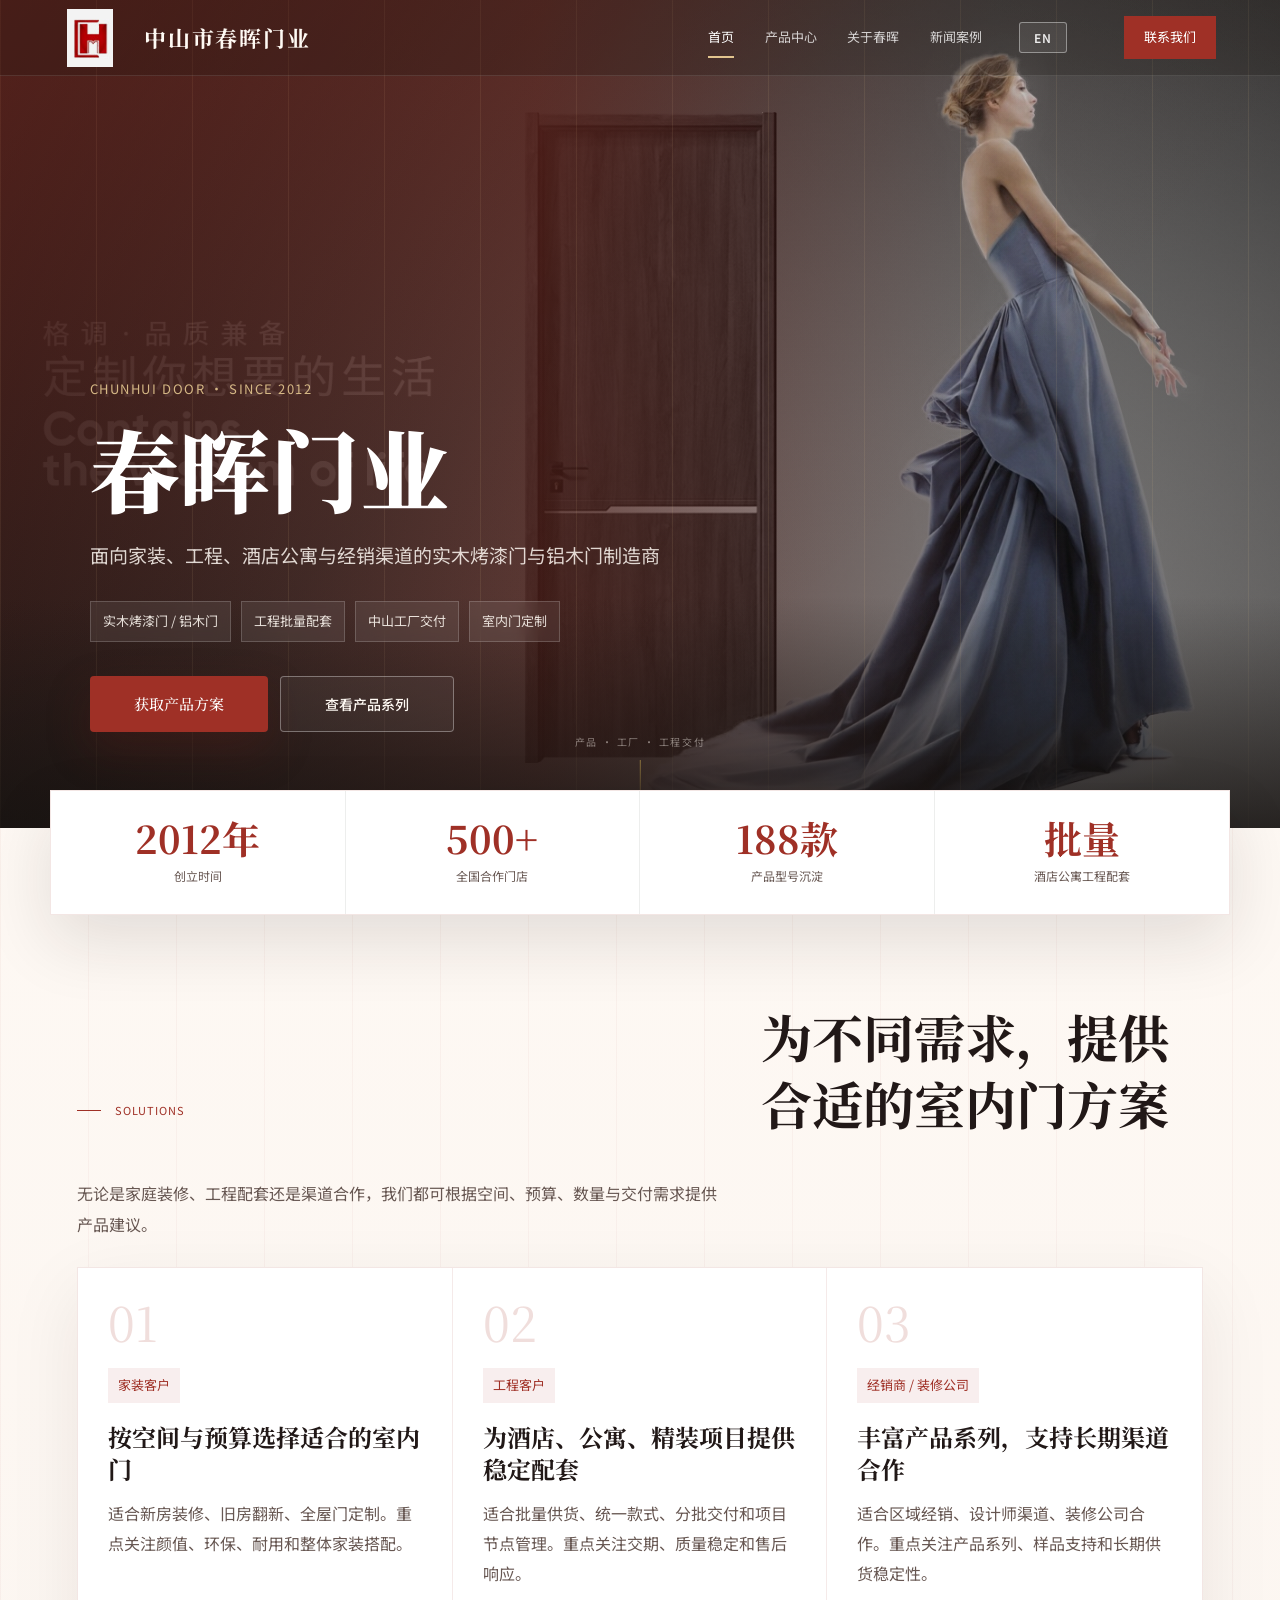
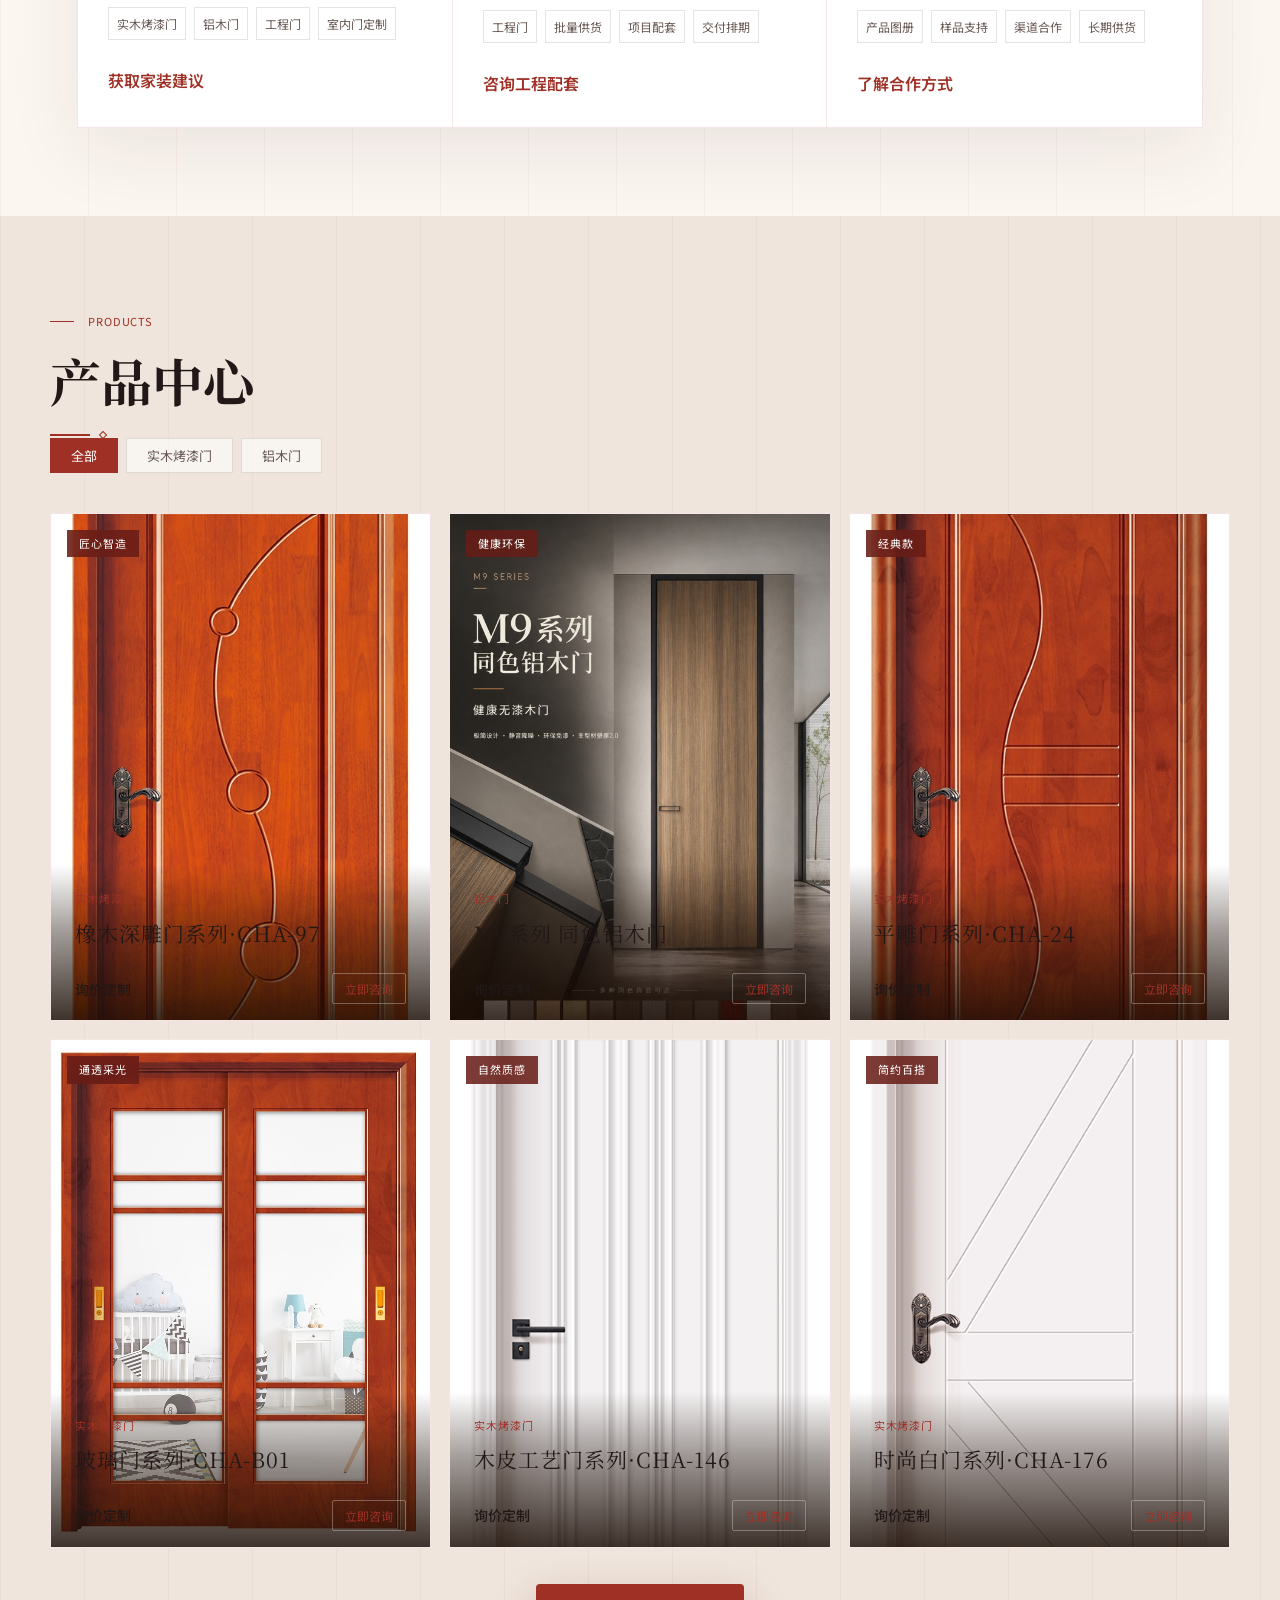
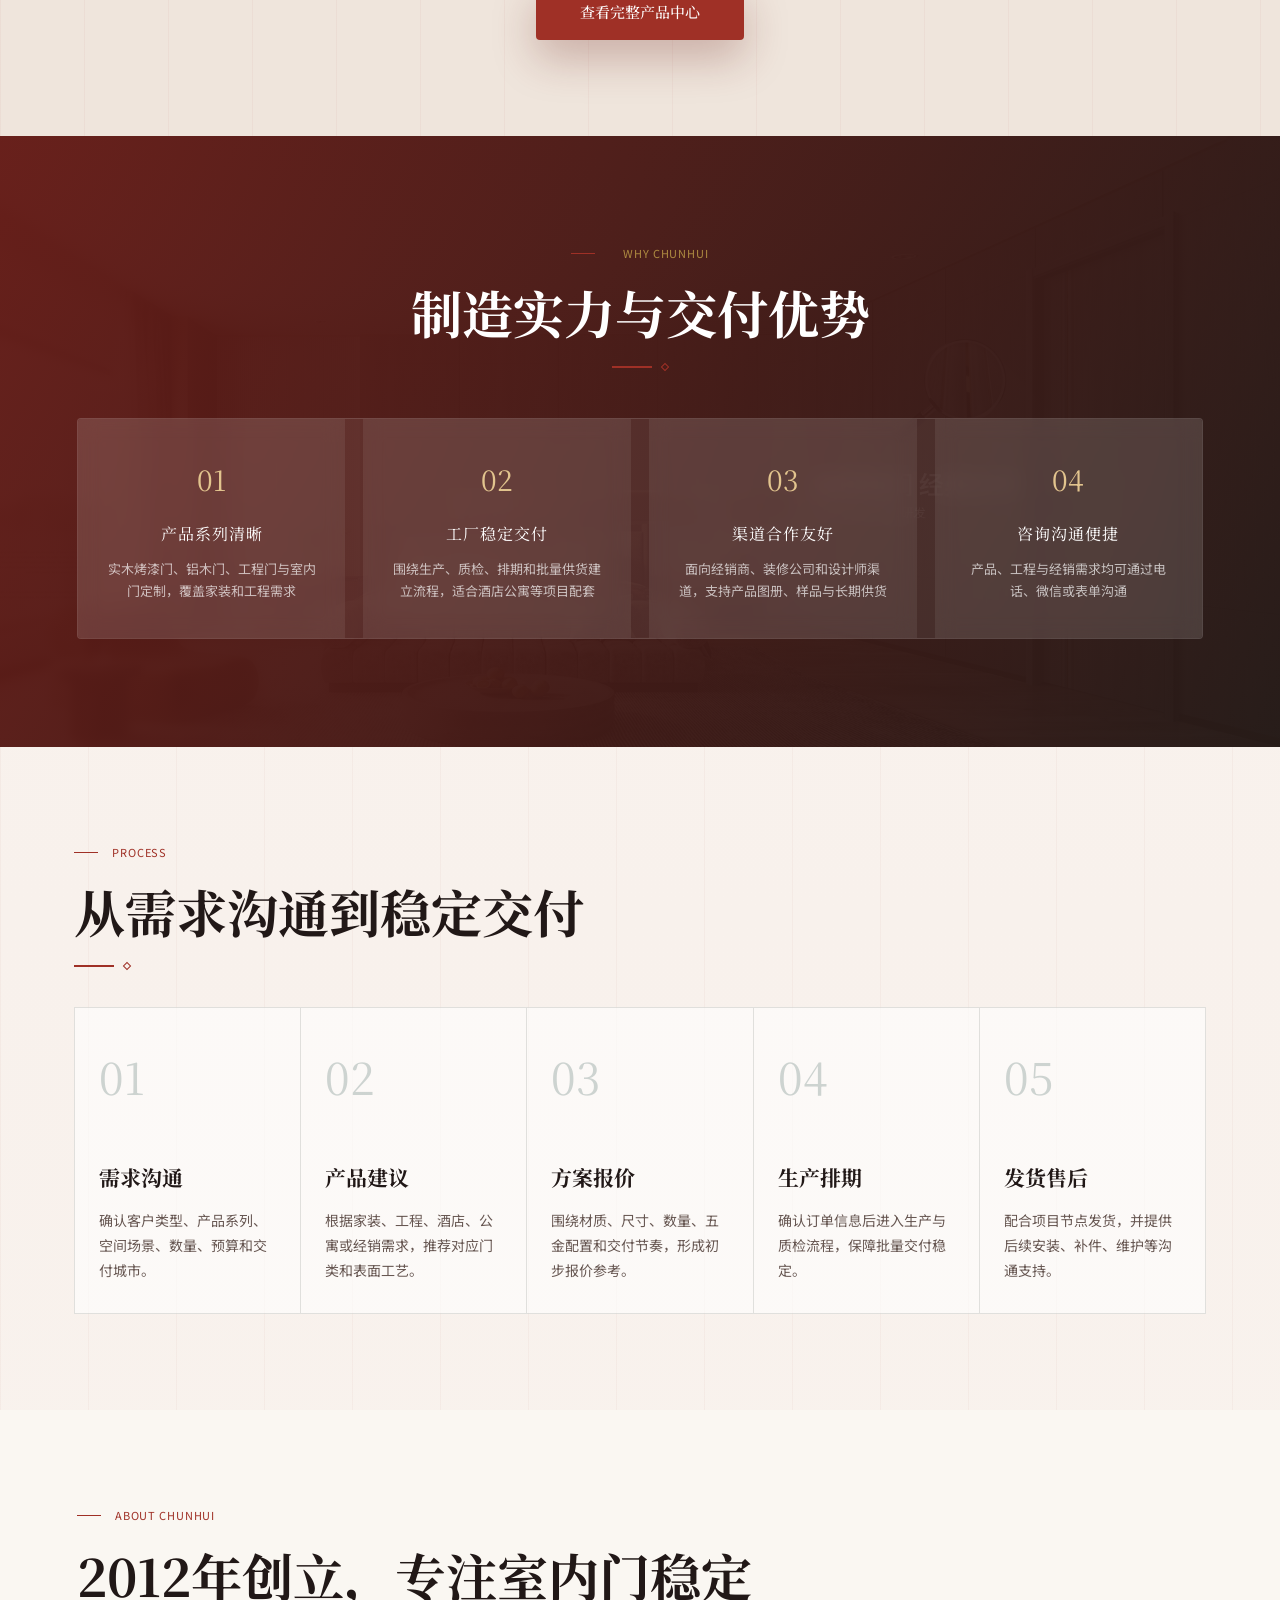
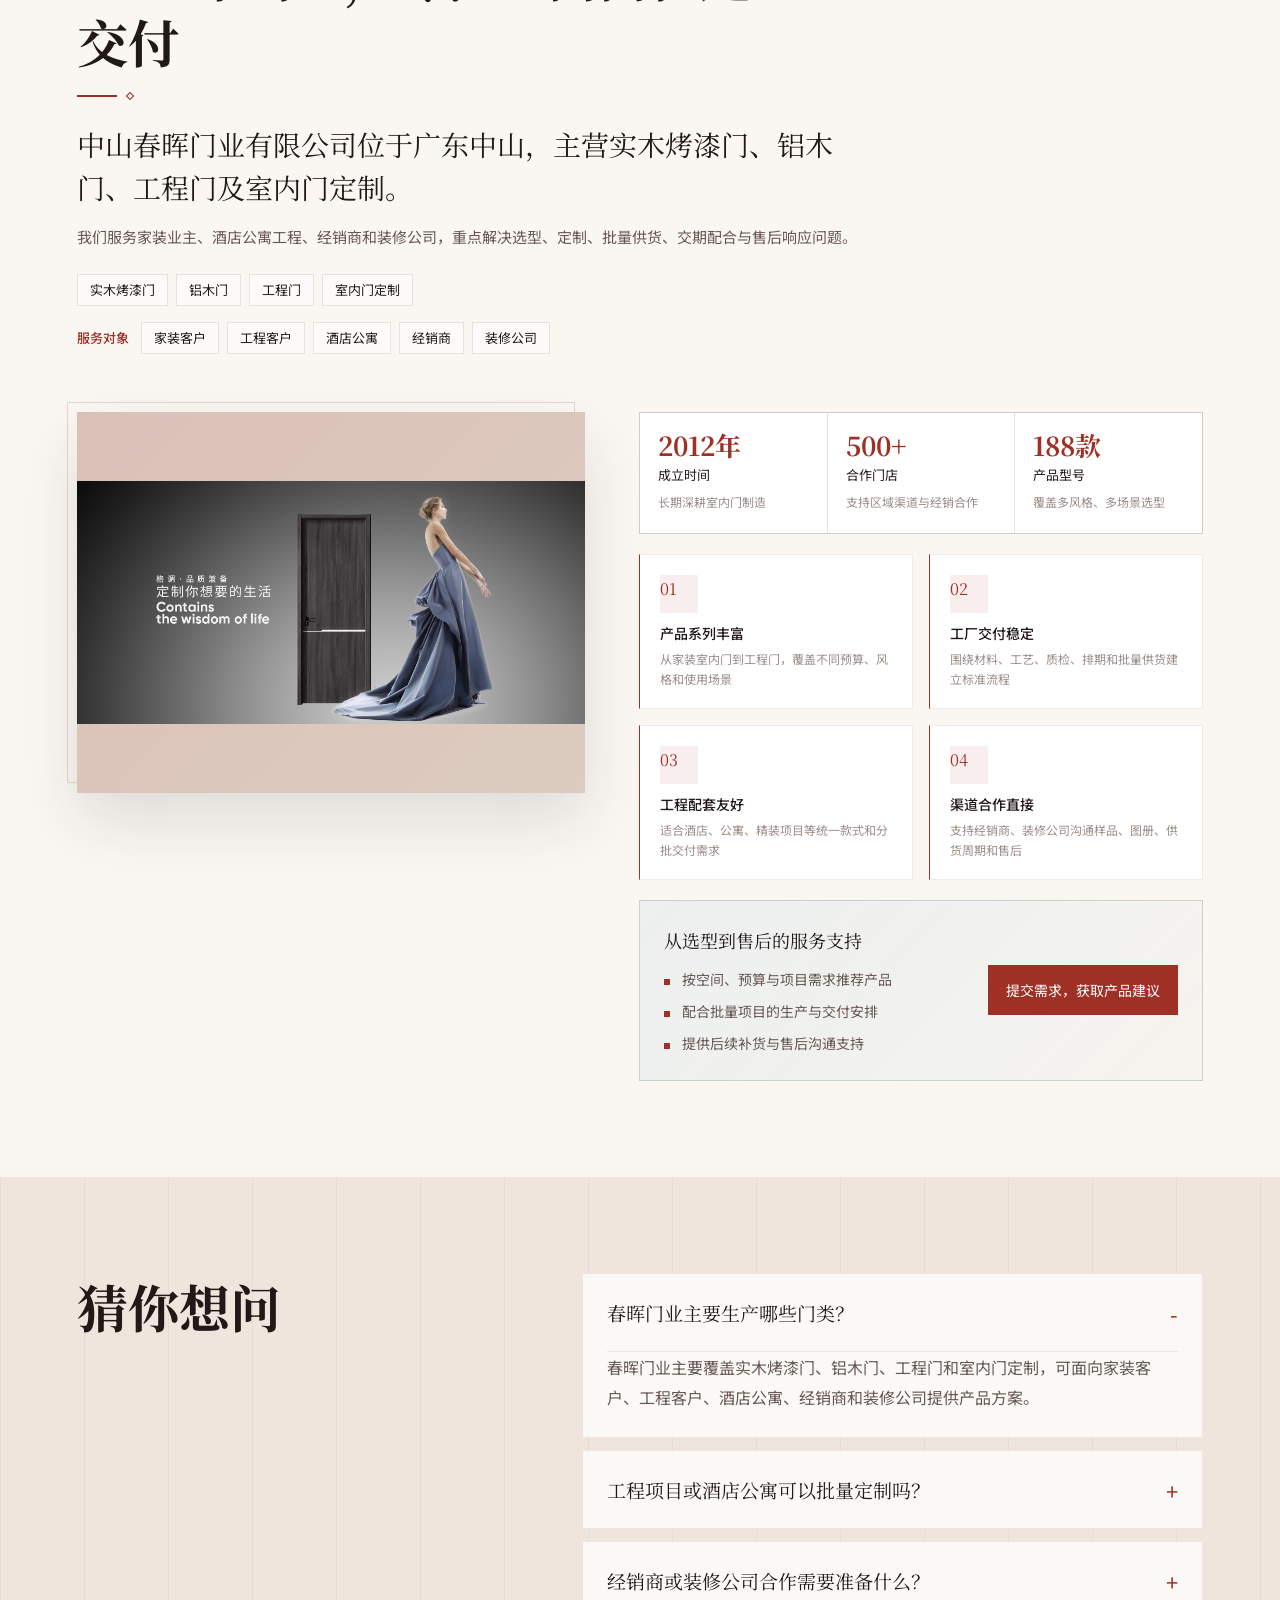
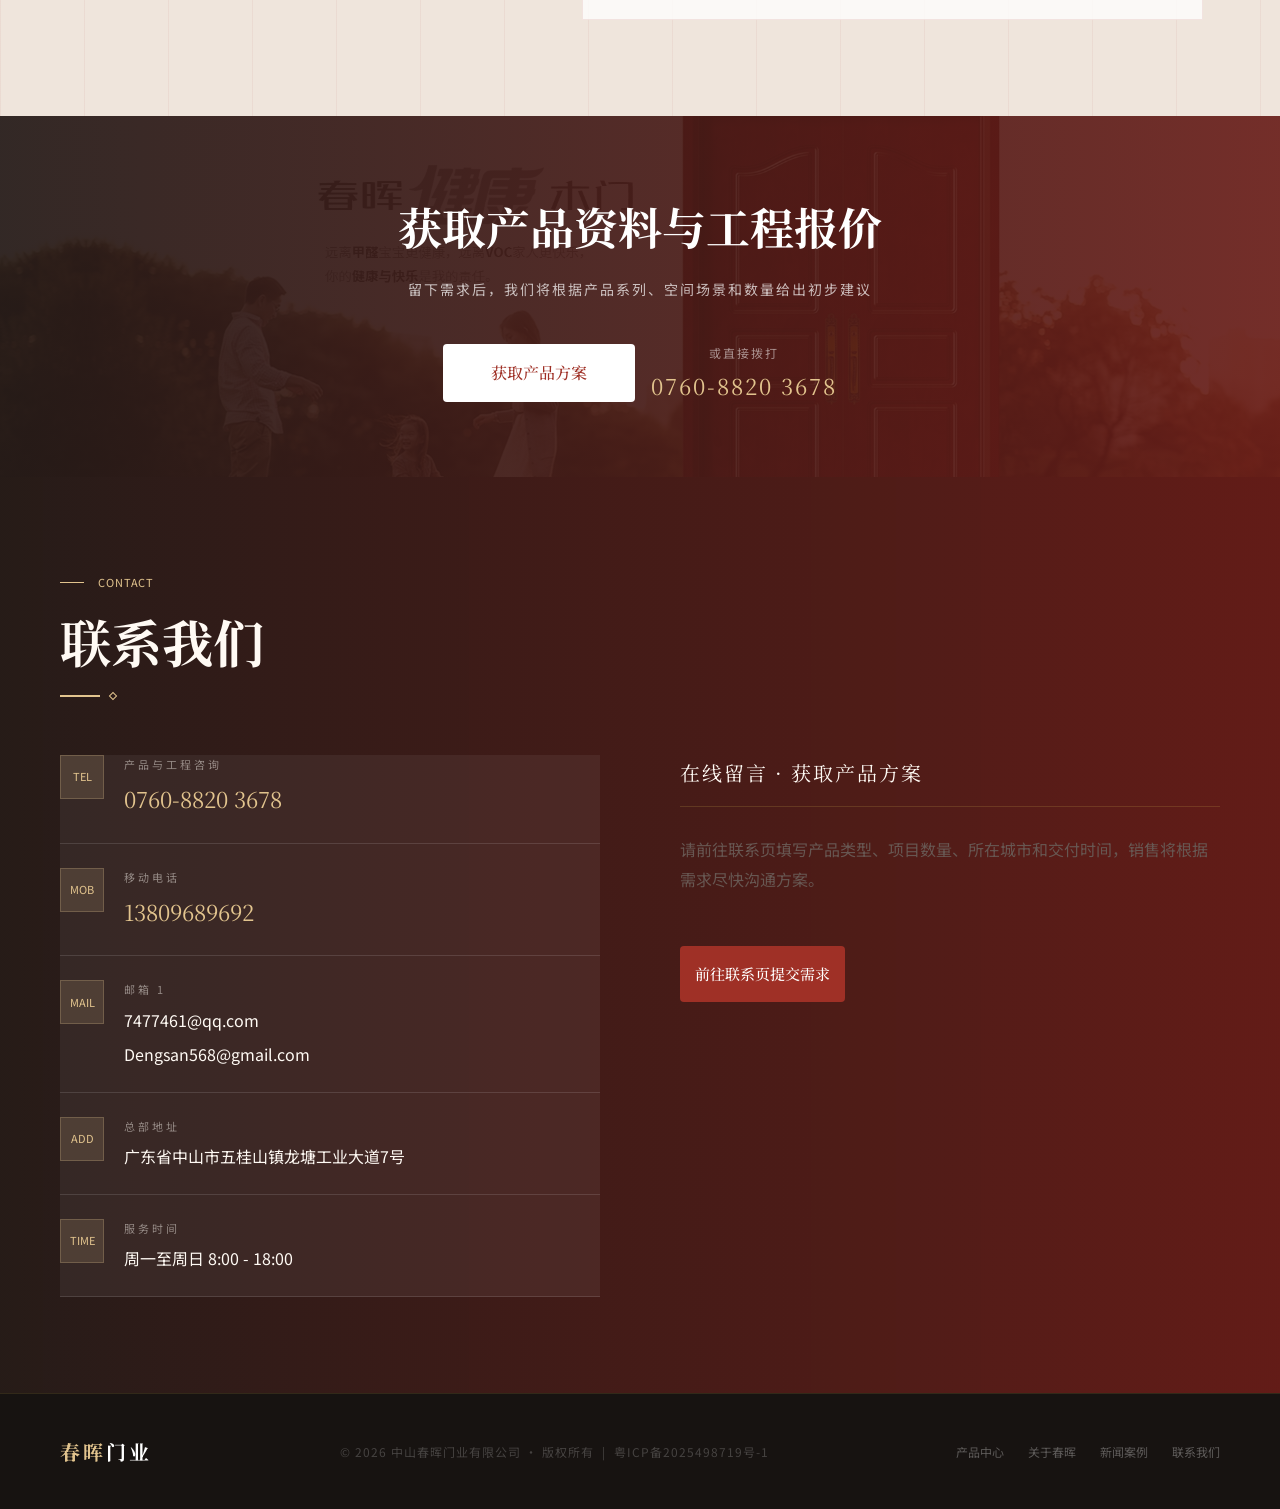
==== index.html @ 11ce6c7c "初版" ====
﻿<!DOCTYPE html>
<html lang="zh-CN">
<head>
  <meta charset="UTF-8">
  <meta name="viewport" content="width=device-width, initial-scale=1.0">
  <meta name="description" content="中山春晖门业有限公司专注实木烤漆门、铝木门、工程门、室内门定制与木门制造，服务家装客户、工程客户、酒店公寓、经销商和装修公司。">
  <meta name="keywords" content="春晖门业,实木烤漆门,铝木门,平雕门,橡木门,玻璃门,工程门,室内门定制,木门制造,中山门业">
  <title>中山春晖门业有限公司 — 实木烤漆门/铝木门/工程门制造商</title>
  <meta http-equiv="Content-Security-Policy" content="script-src 'self' https://udify.app; object-src 'none';">
  <link rel="preconnect" href="https://udify.app">
  <link rel="icon" type="image/png" href="ziyuan/icons/favicon.png">
  <link rel="stylesheet" href="ziyuan/style.css">
  <script type="application/ld+json">
  {
    "@context": "https://schema.org",
    "@graph": [
      {
        "@type": "Organization",
        "@id": "https://www.chunhuidoors.com/#organization",
        "name": "中山春晖门业有限公司",
        "alternateName": "春晖门业",
        "url": "https://www.chunhuidoors.com/",
        "logo": "https://www.chunhuidoors.com/ziyuan/images/logo-mark.png",
        "telephone": "0760-8820 3678",
        "email": "7477461@qq.com",
        "address": {
          "@type": "PostalAddress",
          "addressCountry": "CN",
          "addressRegion": "广东省",
          "addressLocality": "中山市",
          "streetAddress": "五桂山镇龙塘工业大道7号"
        },
        "knowsAbout": ["实木烤漆门", "铝木门", "工程门", "室内门定制", "木门制造"]
      },
      {
        "@type": "WebSite",
        "@id": "https://www.chunhuidoors.com/#website",
        "name": "春晖门业官网",
        "url": "https://www.chunhuidoors.com/",
        "publisher": {
          "@id": "https://www.chunhuidoors.com/#organization"
        }
      },
      {
        "@type": "FAQPage",
        "@id": "https://www.chunhuidoors.com/#faq",
        "mainEntity": [
          {
            "@type": "Question",
            "name": "春晖门业主要生产哪些门类？",
            "acceptedAnswer": {
              "@type": "Answer",
              "text": "春晖门业主要覆盖实木烤漆门、铝木门、工程门和室内门定制，可面向家装客户、工程客户、酒店公寓、经销商和装修公司提供产品方案。"
            }
          },
          {
            "@type": "Question",
            "name": "工程项目或酒店公寓可以批量定制吗？",
            "acceptedAnswer": {
              "@type": "Answer",
              "text": "可以。工程客户可提供项目类型、数量、交付城市、目标风格和预算区间，春晖门业会根据产品系列、工艺配置和交付节点给出初步建议。"
            }
          }
        ]
      }
    ]
  }
  </script>
</head>
<body class="home-page">


<header id="navbar"></header>


<div class="mobile-menu" id="mobile-menu"></div>


<section id="hero">
  <div class="hero-wood-bg"></div>
  <div class="hero-red-overlay"></div>
  <div class="hero-content" id="hero-content"></div>
  <div class="scroll-hint">
      <span data-i18n-ui="scrollHint">产品 · 工厂 · 工程交付</span>
    <div class="scroll-arrow"></div>
  </div>
</section>


<div id="stats"></div>


<section id="solutions" class="section section-wide">
  <div id="solutions-content"></div>
</section>


<section id="products" class="section">
  <div class="section-header">
    <div class="reveal">
      <p class="section-eyebrow">PRODUCTS</p>
      <h2 class="section-title" data-i18n-ui="productsTitle">产品中心</h2>
      <div class="section-title-rule"></div>
    </div>
    <div class="product-filter reveal reveal-delay-1" id="product-filter"></div>
  </div>
  <div class="products-grid" id="products-grid"></div>
  <div class="products-more reveal">
    <a href="product-center.html" class="btn-red" data-i18n-ui="productsMore">查看完整产品中心</a>
  </div>
</section>


<section id="advantages">
  <div class="section-header reveal" style="text-align:center;">
    <p class="section-eyebrow" style="justify-content:center;color:rgba(200,168,75,0.8);">
      <span style="background:rgba(200,168,75,0.8);"></span>WHY CHUNHUI
    </p>
    <h2 class="section-title" style="color:#fff;" data-i18n-ui="advantagesTitle">制造实力与交付优势</h2>
    <div class="section-title-rule" style="justify-content:center;"></div>
  </div>
  <div class="advantages-grid" id="advantages-grid"></div>
</section>


<section id="process" class="section">
  <div class="section-header reveal">
    <p class="section-eyebrow">PROCESS</p>
    <h2 class="section-title" data-i18n-ui="processTitle">从需求沟通到稳定交付</h2>
    <div class="section-title-rule"></div>
  </div>
  <div id="process-grid"></div>
</section>


<section id="about" class="section">
  <div class="about-layout">
    <div id="about-heading-area"></div>
    <div id="about-img-area"></div>
    <div id="about-text-area"></div>
  </div>
</section>


<section id="faq" class="section section-wide">
  <div class="faq-layout">
    <div class="faq-heading reveal">
      <h2 class="section-title" data-i18n-ui="faqTitle">猜你想问</h2>
    </div>
    <div id="faq-list"></div>
  </div>
</section>


<section id="cta-banner">
  <div id="cta-content"></div>
</section>


<section id="contact">
  <div class="section-header reveal">
    <p class="section-eyebrow">CONTACT</p>
    <h2 class="section-title" data-i18n-ui="contactTitle">联系我们</h2>
    <div class="section-title-rule"></div>
  </div>
  <div class="contact-layout">
    <div id="contact-info" class="reveal"></div>
    <div class="reveal reveal-delay-2">
      <div class="contact-form-title" data-i18n-ui="contactFormTitle">在线留言 · 获取产品方案</div>
      <p class="contact-form-note" data-i18n-ui="contactFormNote">请前往联系页填写产品类型、项目数量、所在城市和交付时间，销售将根据需求尽快沟通方案。</p>
      <a href="lianxiwomen/index.html#inquiry" class="btn-form-submit home-contact-cta" data-i18n-ui="contactFormLink">前往联系页提交需求</a>
    </div>
  </div>
</section>


<footer id="footer"></footer>


<script src="data.js"></script>
<script src="data-en.js"></script>
<script src="ziyuan/i18n.js"></script>
<script src="ziyuan/main.js"></script>
<script src="ziyuan/dify-chatbot.js"></script>
</body>
</html>
---- ziyuan/style.css ----
/* ============================================================
   CHUNHUI_WEB · 春晖门业 — 主样式
   现代制造业品牌官网 / 产品展示与询盘转化
   ============================================================ */

@import url('https://fonts.googleapis.com/css2?family=Noto+Serif+SC:wght@400;600;700;900&family=Noto+Sans+SC:wght@300;400;500&display=swap');

/* ── 设计令牌 ── */
:root {
  --zhu:        #C0392B;
  --zhu-deep:   #8B2318;   /* 深朱 */
  --zhu-light:  #E8705A;   /* 浅朱 */
  --zhu-pale:   #F9EAE8;   /* 朱白 */
  --mu:         #3D2B1A;   /* 乌木深 */
  --mu-mid:     #6B4C30;   /* 木中 */
  --mu-light:   #C4956A;   /* 木浅 */
  --mu-pale:    #F5EDE3;   /* 木白 */
  --jin:        #C8A84B;   /* 金 */
  --jin-light:  #E8D080;   /* 浅金 */
  --ink:        #1A1208;   /* 墨黑 */
  --ink-mid:    #3A2C1A;   /* 墨中 */
  --paper:      #FBF6EF;   /* 宣纸 */
  --paper-dark: #F0E8D8;   /* 深宣纸 */
  --white:      #FFFFFF;
  --text:       #2A1E10;
  --text-sub:   #7A6048;
  --text-muted: #A89070;
  --serif:      'Noto Serif SC', serif;
  --sans:       'Noto Sans SC', sans-serif;
  --ease:       cubic-bezier(0.25, 0.46, 0.45, 0.94);
  --nav-h:      72px;
}

*, *::before, *::after { box-sizing: border-box; margin: 0; padding: 0; }
html { scroll-behavior: smooth; }
body {
  font-family: var(--sans);
  background: var(--paper);
  color: var(--text);
  overflow-x: hidden;
  line-height: 1.75;
}
img { width: 100%; height: 100%; object-fit: cover; display: block; }
a { text-decoration: none; color: inherit; }
ul { list-style: none; }
::-webkit-scrollbar { width: 4px; }
::-webkit-scrollbar-track { background: var(--mu); }
::-webkit-scrollbar-thumb { background: var(--zhu); border-radius: 2px; }

/* ── 中式纹样背景工具类 ── */
.bg-wood {
  background-color: var(--mu);
  background-image:
    repeating-linear-gradient(
      88deg,
      transparent 0px,
      transparent 28px,
      rgba(255,255,255,0.025) 28px,
      rgba(255,255,255,0.025) 30px
    ),
    repeating-linear-gradient(
      2deg,
      transparent 0px,
      transparent 60px,
      rgba(255,255,255,0.015) 60px,
      rgba(255,255,255,0.015) 62px
    );
}
.bg-paper {
  background-color: var(--paper);
  background-image: url("data:image/svg+xml,%3Csvg width='40' height='40' viewBox='0 0 40 40' xmlns='http://www.w3.org/2000/svg'%3E%3Cg fill='%23c4956a' fill-opacity='0.04'%3E%3Cpath d='M0 40L40 0H20L0 20M40 40V20L20 40'/%3E%3C/g%3E%3C/svg%3E");
}

/* ══════════════════════════════════════════
   导航
══════════════════════════════════════════ */
#navbar {
  position: fixed;
  top: 0; left: 0; right: 0;
  z-index: 1000;
  height: var(--nav-h);
  display: flex;
  align-items: center;
  padding: 0 60px;
  transition: background 0.5s var(--ease), box-shadow 0.5s;
}
#navbar.scrolled {
  background: rgba(26, 18, 8, 0.94);
  backdrop-filter: blur(16px);
  -webkit-backdrop-filter: blur(16px);
  box-shadow: 0 1px 0 rgba(200, 168, 75, 0.25);
}
.nav-logo {
  display: flex;
  align-items: center;
  gap: 28px;
  min-width: 360px;
  height: 58px;
}
.nav-logo-mark {
  width: 52px;
  height: 100%;
  object-fit: contain;
  display: block;
  flex: 0 0 auto;
}
.nav-logo-company,
.brand-company {
  color: #fffaf4;
  font-family: var(--serif);
  font-size: 22px;
  font-weight: 700;
  letter-spacing: 0.08em;
  white-space: nowrap;
  line-height: 1;
}
.nav-logo-icon {
  width: 36px; height: 36px;
  border: 1.5px solid var(--jin);
  border-radius: 4px;
  display: flex;
  align-items: center;
  justify-content: center;
  font-family: var(--serif);
  font-size: 18px;
  color: var(--jin);
  font-weight: 700;
  letter-spacing: 0;
}
.nav-logo-text {
  font-family: var(--serif);
  font-size: 20px;
  font-weight: 700;
  color: var(--white);
  letter-spacing: 3px;
}
.nav-logo-text em {
  color: var(--zhu-light);
  font-style: normal;
}
.nav-links {
  display: flex;
  align-items: center;
  gap: 32px;
  margin-left: auto;
}
.nav-links a {
  font-size: 14px;
  color: rgba(255,255,255,0.75);
  letter-spacing: 2px;
  position: relative;
  transition: color 0.3s;
}
.nav-links a::after {
  content: '';
  position: absolute;
  bottom: -5px; left: 50%;
  width: 0; height: 1.5px;
  background: var(--zhu-light);
  transform: translateX(-50%);
  transition: width 0.3s;
}
.nav-links a:hover { color: var(--white); }
.nav-links a:hover::after { width: 100%; }
.nav-links a.is-active,
.nav-links a[aria-current="page"] {
  color: var(--white);
}
.nav-links a.is-active::after,
.nav-links a[aria-current="page"]::after {
  width: 100%;
}
.nav-cta {
  margin-left: 20px;
  padding: 9px 24px;
  background: var(--zhu) !important;
  color: var(--white) !important;
  font-size: 13px !important;
  letter-spacing: 2px !important;
  border-radius: 3px;
  transition: background 0.3s !important;
}
.nav-cta:hover { background: var(--zhu-deep) !important; }
.nav-cta::after { display: none !important; }

.hamburger {
  display: none;
  flex-direction: column;
  gap: 6px;
  cursor: pointer;
  margin-left: auto;
  padding: 4px;
}
.hamburger span { width: 24px; height: 1.5px; background: var(--white); transition: 0.3s; }

/* ══════════════════════════════════════════
   Hero
══════════════════════════════════════════ */
#hero {
  position: relative;
  height: 100vh;
  min-height: 640px;
  display: flex;
  align-items: center;
  justify-content: center;
  overflow: hidden;
  background: var(--ink);
}

/* SVG木纹背景 */
.hero-wood-bg {
  position: absolute;
  inset: 0;
  background-color: #1E1008;
  background-image:
    repeating-linear-gradient(
      87deg,
      transparent 0, transparent 22px,
      rgba(100,60,20,0.18) 22px, rgba(100,60,20,0.18) 24px
    ),
    repeating-linear-gradient(
      3deg,
      transparent 0, transparent 80px,
      rgba(80,40,10,0.12) 80px, rgba(80,40,10,0.12) 82px
    );
  opacity: 1;
}

/* 首屏渐变叠加 */
.hero-red-overlay {
  position: absolute;
  inset: 0;
  background: radial-gradient(ellipse 60% 80% at 50% 50%, rgba(160,40,20,0.22) 0%, transparent 70%);
  z-index: 1;
}

/* 两侧金线装饰 */
.hero-borders {
  position: absolute;
  inset: 0;
  z-index: 2;
  pointer-events: none;
}
.hero-borders::before,
.hero-borders::after {
  content: '';
  position: absolute;
  top: 60px; bottom: 60px;
  width: 1px;
  background: linear-gradient(to bottom, transparent, rgba(200,168,75,0.4), transparent);
}
.hero-borders::before { left: 60px; }
.hero-borders::after { right: 60px; }

/* 顶部横金线 */
.hero-top-line {
  position: absolute;
  top: 60px; left: 60px; right: 60px;
  height: 1px;
  background: linear-gradient(to right, transparent, rgba(200,168,75,0.4), transparent);
  z-index: 2;
}
.hero-bottom-line {
  position: absolute;
  bottom: 60px; left: 60px; right: 60px;
  height: 1px;
  background: linear-gradient(to right, transparent, rgba(200,168,75,0.4), transparent);
  z-index: 2;
}

/* 中式印章装饰 */
.hero-seal {
  position: absolute;
  top: 80px; right: 90px;
  z-index: 3;
  width: 56px; height: 56px;
  border: 2px solid var(--zhu);
  display: flex;
  align-items: center;
  justify-content: center;
  font-family: var(--serif);
  font-size: 11px;
  color: var(--zhu);
  letter-spacing: 1px;
  line-height: 1.4;
  text-align: center;
  writing-mode: vertical-rl;
  padding: 4px;
  opacity: 0;
  animation: fadeIn 1s 1.2s forwards;
}

.hero-content {
  position: relative;
  z-index: 4;
  text-align: center;
  padding: 0 40px;
}

.hero-eyebrow {
  font-size: 11px;
  letter-spacing: 8px;
  color: rgba(200,168,75,0.8);
  margin-bottom: 32px;
  opacity: 0;
  animation: fadeUp 0.8s 0.3s forwards;
}

/* 大标题 — 竖排感横排 */
.hero-title {
  font-family: var(--serif);
  font-size: clamp(52px, 10vw, 108px);
  font-weight: 900;
  color: var(--white);
  line-height: 1.05;
  letter-spacing: 0.15em;
  margin-bottom: 28px;
  opacity: 0;
  animation: fadeUp 1s 0.5s forwards;
}
.hero-title .zhu { color: var(--zhu-light); }
.hero-title .jin { color: var(--jin); }

/* 副标语 */
.hero-divider {
  display: flex;
  align-items: center;
  gap: 16px;
  justify-content: center;
  margin-bottom: 20px;
  opacity: 0;
  animation: fadeUp 0.8s 0.7s forwards;
}
.hero-divider-line {
  width: 60px; height: 1px;
  background: linear-gradient(to right, transparent, rgba(200,168,75,0.6));
}
.hero-divider-line:last-child {
  background: linear-gradient(to left, transparent, rgba(200,168,75,0.6));
}
.hero-divider-dot {
  width: 5px; height: 5px;
  background: var(--jin);
  border-radius: 50%;
}

.hero-sub {
  font-size: 14px;
  color: rgba(255,255,255,0.45);
  letter-spacing: 3px;
  margin-bottom: 52px;
  opacity: 0;
  animation: fadeUp 0.8s 0.9s forwards;
}

.hero-btns {
  display: flex;
  gap: 16px;
  justify-content: center;
  opacity: 0;
  animation: fadeUp 0.8s 1.1s forwards;
}

.btn-red {
  padding: 15px 44px;
  background: var(--zhu);
  color: var(--white);
  font-family: var(--serif);
  font-size: 15px;
  letter-spacing: 3px;
  border-radius: 3px;
  transition: background 0.3s, transform 0.2s, box-shadow 0.3s;
  box-shadow: 0 4px 24px rgba(192,57,43,0.4);
}
.btn-red:hover {
  background: var(--zhu-deep);
  transform: translateY(-2px);
  box-shadow: 0 8px 32px rgba(192,57,43,0.5);
}

.btn-ghost {
  padding: 15px 44px;
  border: 1px solid rgba(200,168,75,0.5);
  color: rgba(200,168,75,0.9);
  font-size: 14px;
  letter-spacing: 3px;
  border-radius: 3px;
  transition: border-color 0.3s, color 0.3s, transform 0.2s;
}
.btn-ghost:hover {
  border-color: var(--jin);
  color: var(--jin);
  transform: translateY(-2px);
}

.scroll-hint {
  position: absolute;
  bottom: 36px; left: 50%;
  transform: translateX(-50%);
  z-index: 4;
  display: flex;
  flex-direction: column;
  align-items: center;
  gap: 10px;
  opacity: 0;
  animation: fadeIn 1s 1.6s forwards;
}
.scroll-hint span {
  font-size: 10px;
  letter-spacing: 4px;
  color: rgba(255,255,255,0.2);
}
.scroll-arrow {
  width: 1px; height: 44px;
  background: linear-gradient(to bottom, rgba(200,168,75,0.6), transparent);
  animation: scrollPulse 2s infinite;
}

/* ══════════════════════════════════════════
   数据统计条
══════════════════════════════════════════ */
#stats {
  background: var(--zhu-deep);
  background-image: repeating-linear-gradient(
    90deg,
    transparent 0, transparent 60px,
    rgba(255,255,255,0.03) 60px, rgba(255,255,255,0.03) 61px
  );
  display: grid;
  grid-template-columns: repeat(4, 1fr);
  border-top: 1px solid rgba(200,168,75,0.3);
  border-bottom: 1px solid rgba(200,168,75,0.3);
}
.stat-item {
  text-align: center;
  padding: 36px 20px;
  border-right: 1px solid rgba(255,255,255,0.08);
  position: relative;
}
.stat-item:last-child { border-right: none; }
.stat-num {
  font-family: var(--serif);
  font-size: 38px;
  font-weight: 700;
  color: var(--jin-light);
  line-height: 1;
  margin-bottom: 8px;
}
.stat-label {
  font-size: 12px;
  color: rgba(255,255,255,0.5);
  letter-spacing: 2px;
}

/* ══════════════════════════════════════════
   Section 公共样式
══════════════════════════════════════════ */
.section { padding: 96px 60px; }
.section-paper { background: var(--paper); }
.section-paper-dark { background: var(--paper-dark); }
.section-wood { background: var(--mu); }
.section-ink { background: var(--ink-mid); }

.section-header { margin-bottom: 60px; }

.section-eyebrow {
  display: flex;
  align-items: center;
  gap: 14px;
  font-size: 11px;
  letter-spacing: 5px;
  color: var(--zhu);
  margin-bottom: 16px;
}
.section-eyebrow::before {
  content: '';
  width: 24px; height: 1px;
  background: var(--zhu);
}

.section-title {
  font-family: var(--serif);
  font-size: clamp(26px, 3.5vw, 42px);
  font-weight: 700;
  color: var(--text);
  line-height: 1.3;
}
.section-wood .section-title,
.section-ink .section-title { color: var(--white); }

.section-title-rule {
  margin-top: 18px;
  display: flex;
  align-items: center;
  gap: 10px;
}
.section-title-rule::before {
  content: '';
  width: 40px; height: 2px;
  background: var(--zhu);
}
.section-title-rule::after {
  content: '';
  width: 6px; height: 6px;
  border: 1.5px solid var(--zhu);
  transform: rotate(45deg);
}

/* ══════════════════════════════════════════
   产品展示
══════════════════════════════════════════ */
#products { background: var(--paper-dark); }

.product-filter {
  display: flex;
  gap: 8px;
  flex-wrap: wrap;
  margin-bottom: 40px;
}
.filter-btn {
  padding: 7px 20px;
  font-size: 13px;
  letter-spacing: 1px;
  border: 1px solid rgba(61,43,26,0.2);
  border-radius: 2px;
  color: var(--text-sub);
  cursor: pointer;
  transition: all 0.25s;
  background: transparent;
  font-family: var(--sans);
}
.filter-btn:hover,
.filter-btn.active {
  background: var(--zhu);
  border-color: var(--zhu);
  color: var(--white);
}

.products-grid {
  display: grid;
  grid-template-columns: repeat(3, 1fr);
  gap: 2px;
}

.product-card {
  position: relative;
  aspect-ratio: 3/4;
  overflow: hidden;
  cursor: pointer;
  background: var(--mu-light);
}

/* 木纹占位 */
.product-placeholder {
  position: absolute;
  inset: 0;
  display: flex;
  align-items: center;
  justify-content: center;
  flex-direction: column;
  gap: 12px;
}
.product-placeholder-icon {
  font-size: 48px;
  opacity: 0.3;
}
.product-placeholder-label {
  font-family: var(--serif);
  font-size: 16px;
  color: rgba(255,255,255,0.4);
  letter-spacing: 2px;
}

.product-card img {
  position: absolute;
  inset: 0;
  transition: transform 0.7s var(--ease);
}
.product-card:hover img { transform: scale(1.06); }

/* 顶部标签 */
.product-badge {
  position: absolute;
  top: 20px; left: 20px;
  z-index: 3;
  padding: 4px 12px;
  background: var(--zhu);
  color: var(--white);
  font-size: 11px;
  letter-spacing: 1px;
  border-radius: 2px;
}

/* 底部信息层 */
.product-info {
  position: absolute;
  bottom: 0; left: 0; right: 0;
  z-index: 3;
  padding: 48px 24px 24px;
  background: linear-gradient(to top, rgba(26,12,4,0.88) 0%, rgba(26,12,4,0.4) 60%, transparent 100%);
  transform: translateY(8px);
  transition: transform 0.4s var(--ease);
}
.product-card:hover .product-info { transform: translateY(0); }

.product-series {
  font-size: 11px;
  letter-spacing: 3px;
  color: var(--jin-light);
  margin-bottom: 6px;
}
.product-name {
  font-family: var(--serif);
  font-size: 20px;
  color: var(--white);
  margin-bottom: 8px;
  letter-spacing: 1px;
}
.product-desc {
  font-size: 12px;
  color: rgba(255,255,255,0.6);
  line-height: 1.7;
  max-height: 0;
  overflow: hidden;
  transition: max-height 0.4s var(--ease);
}
.product-card:hover .product-desc { max-height: 72px; }

.product-price-row {
  display: flex;
  align-items: center;
  justify-content: space-between;
  margin-top: 14px;
}
.product-price {
  font-size: 14px;
  color: var(--jin-light);
  font-weight: 500;
}
.product-enquire {
  font-size: 12px;
  color: rgba(255,255,255,0.5);
  padding: 4px 12px;
  border: 1px solid rgba(255,255,255,0.3);
  border-radius: 2px;
  transition: border-color 0.2s, color 0.2s;
}
.product-card:hover .product-enquire {
  border-color: var(--zhu-light);
  color: var(--zhu-light);
}

/* ══════════════════════════════════════════
   优势板块 CTA
══════════════════════════════════════════ */
#advantages {
  background: var(--zhu-deep);
  background-image: repeating-linear-gradient(
    88deg,
    transparent 0, transparent 40px,
    rgba(255,255,255,0.02) 40px, rgba(255,255,255,0.02) 41px
  );
  padding: 72px 60px;
}
.advantages-grid {
  display: grid;
  grid-template-columns: repeat(4, 1fr);
  gap: 1px;
  background: rgba(255,255,255,0.1);
  border: 1px solid rgba(255,255,255,0.1);
  border-radius: 4px;
  overflow: hidden;
  margin-top: 48px;
}
.advantage-item {
  background: rgba(26,10,4,0.6);
  padding: 36px 28px;
  text-align: center;
  transition: background 0.3s;
}
.advantage-item:hover { background: rgba(192,57,43,0.15); }
.advantage-icon {
  font-size: 32px;
  margin-bottom: 16px;
}
.advantage-title {
  font-family: var(--serif);
  font-size: 16px;
  color: var(--white);
  margin-bottom: 10px;
  letter-spacing: 1px;
}
.advantage-desc {
  font-size: 13px;
  color: rgba(255,255,255,0.45);
  line-height: 1.7;
}

/* ══════════════════════════════════════════
   关于我们
══════════════════════════════════════════ */
#about { background: var(--paper); }
.about-layout {
  display: grid;
  grid-template-columns: 1fr 1fr;
  gap: 80px;
  align-items: start;
}
.about-img-frame {
  position: relative;
}
.about-img-border {
  position: absolute;
  top: -12px; left: -12px;
  right: 12px; bottom: 12px;
  border: 1px solid var(--jin);
  border-radius: 3px;
  z-index: 0;
}
.about-img-wrap {
  position: relative;
  z-index: 1;
  aspect-ratio: 4/5;
  border-radius: 3px;
  overflow: hidden;
  background: var(--mu-light);
}
.about-img-placeholder {
  width: 100%; height: 100%;
  display: flex;
  flex-direction: column;
  align-items: center;
  justify-content: center;
  gap: 16px;
  background: linear-gradient(135deg, var(--mu) 0%, var(--mu-mid) 100%);
}
.about-img-placeholder span {
  font-family: var(--serif);
  font-size: 48px;
  color: rgba(255,255,255,0.15);
  letter-spacing: 8px;
}
.about-img-placeholder small {
  font-size: 12px;
  color: rgba(255,255,255,0.25);
  letter-spacing: 4px;
}

.about-content-body { font-size: 15px; color: var(--text-sub); line-height: 1.95; margin: 24px 0 40px; }

.about-highlights { display: grid; grid-template-columns: 1fr 1fr; gap: 16px; margin-bottom: 48px; }
.highlight-item {
  padding: 20px;
  background: var(--paper-dark);
  border-left: 3px solid var(--zhu);
  border-radius: 0 4px 4px 0;
}
.highlight-icon { font-size: 22px; margin-bottom: 8px; }
.highlight-title { font-size: 14px; font-weight: 500; color: var(--text); margin-bottom: 4px; }
.highlight-desc { font-size: 12px; color: var(--text-muted); line-height: 1.6; }

/* 时间轴 */
.timeline-title {
  font-family: var(--serif);
  font-size: 16px;
  color: var(--text);
  margin-bottom: 20px;
  padding-bottom: 12px;
  border-bottom: 1px solid rgba(61,43,26,0.15);
}
.timeline { display: flex; flex-direction: column; gap: 0; }
.timeline-item {
  display: flex;
  gap: 20px;
  position: relative;
  padding-bottom: 20px;
}
.timeline-item:last-child { padding-bottom: 0; }
.timeline-left { flex-shrink: 0; display: flex; flex-direction: column; align-items: center; }
.timeline-year {
  font-family: var(--serif);
  font-size: 13px;
  font-weight: 600;
  color: var(--zhu);
  width: 48px;
  text-align: center;
  margin-bottom: 6px;
}
.timeline-dot {
  width: 8px; height: 8px;
  border: 1.5px solid var(--zhu);
  border-radius: 50%;
  background: var(--paper);
  flex-shrink: 0;
  margin-top: 2px;
}
.timeline-line {
  flex: 1;
  width: 1px;
  background: rgba(192,57,43,0.2);
  margin-top: 4px;
}
.timeline-item:last-child .timeline-line { display: none; }
.timeline-event {
  font-size: 13px;
  color: var(--text-sub);
  padding-top: 1px;
  line-height: 1.6;
}

/* ══════════════════════════════════════════
   新闻动态
══════════════════════════════════════════ */
#news { background: var(--paper-dark); }
.news-grid {
  display: grid;
  grid-template-columns: 2fr 1fr;
  grid-template-rows: auto auto;
  gap: 2px;
}
.news-card-main { grid-row: 1 / 3; }
.news-card {
  background: var(--paper);
  overflow: hidden;
  display: flex;
  flex-direction: column;
  transition: box-shadow 0.3s;
  cursor: pointer;
}
.news-card:hover { box-shadow: 0 8px 32px rgba(61,43,26,0.12); }
.news-card-img-wrap {
  overflow: hidden;
  background: var(--mu-light);
  flex-shrink: 0;
}
.news-card-main .news-card-img-wrap { aspect-ratio: 16/10; }
.news-card:not(.news-card-main) .news-card-img-wrap { aspect-ratio: 16/8; }

.news-card-img-placeholder {
  width: 100%; height: 100%;
  min-height: 120px;
  display: flex;
  align-items: center;
  justify-content: center;
  font-size: 40px;
  opacity: 0.35;
  background: linear-gradient(135deg, var(--mu-mid) 0%, var(--mu-light) 100%);
}

.news-card-body { padding: 24px; flex: 1; }
.news-card-main .news-card-body { padding: 32px; }

.news-meta { display: flex; align-items: center; gap: 12px; margin-bottom: 12px; }
.news-cat {
  font-size: 11px;
  letter-spacing: 1px;
  color: var(--white);
  background: var(--zhu);
  padding: 2px 10px;
  border-radius: 1px;
}
.news-date { font-size: 12px; color: var(--text-muted); }
.news-title {
  font-family: var(--serif);
  font-size: 18px;
  line-height: 1.5;
  color: var(--text);
  margin-bottom: 10px;
}
.news-card:not(.news-card-main) .news-title { font-size: 15px; }
.news-summary { font-size: 13px; color: var(--text-sub); line-height: 1.75; }
.news-link {
  display: inline-flex;
  align-items: center;
  gap: 6px;
  margin-top: 20px;
  font-size: 13px;
  color: var(--zhu);
  font-weight: 500;
  letter-spacing: 1px;
  transition: gap 0.2s;
}
.news-link:hover { gap: 10px; }

/* ══════════════════════════════════════════
   CTA 预约横幅
══════════════════════════════════════════ */
#cta-banner {
  background: var(--zhu);
  background-image:
    repeating-linear-gradient(
      90deg,
      transparent 0, transparent 60px,
      rgba(255,255,255,0.04) 60px, rgba(255,255,255,0.04) 61px
    );
  padding: 72px 60px;
  text-align: center;
  position: relative;
  overflow: hidden;
}
#cta-banner::before,
#cta-banner::after {
  content: '囍';
  position: absolute;
  font-family: var(--serif);
  font-size: 280px;
  color: rgba(255,255,255,0.03);
  top: 50%; transform: translateY(-50%);
  pointer-events: none;
}
#cta-banner::before { left: -40px; }
#cta-banner::after { right: -40px; }

.cta-title {
  font-family: var(--serif);
  font-size: clamp(28px, 4vw, 44px);
  color: var(--white);
  letter-spacing: 4px;
  margin-bottom: 12px;
}
.cta-sub {
  font-size: 14px;
  color: rgba(255,255,255,0.7);
  letter-spacing: 2px;
  margin-bottom: 40px;
}
.cta-btns { display: flex; gap: 16px; justify-content: center; align-items: center; }
.btn-white {
  padding: 15px 48px;
  background: var(--white);
  color: var(--zhu-deep);
  font-family: var(--serif);
  font-size: 16px;
  letter-spacing: 3px;
  border-radius: 3px;
  font-weight: 700;
  transition: background 0.3s, transform 0.2s;
}
.btn-white:hover { background: var(--paper); transform: translateY(-2px); }
.cta-phone {
  font-family: var(--serif);
  font-size: 22px;
  color: var(--jin-light);
  letter-spacing: 2px;
}
.cta-phone-label {
  font-size: 12px;
  color: rgba(255,255,255,0.5);
  letter-spacing: 2px;
  display: block;
  margin-bottom: 4px;
}

/* ══════════════════════════════════════════
   联系我们
══════════════════════════════════════════ */
#contact {
  background: var(--ink-mid);
  background-image: repeating-linear-gradient(
    87deg,
    transparent 0, transparent 28px,
    rgba(255,255,255,0.02) 28px, rgba(255,255,255,0.02) 29px
  );
  padding: 96px 60px;
}
#contact .section-eyebrow { color: var(--jin); }
#contact .section-eyebrow::before { background: var(--jin); }
#contact .section-title-rule::before { background: var(--jin); }
#contact .section-title-rule::after { border-color: var(--jin); }

.contact-layout {
  display: grid;
  grid-template-columns: 1fr 1fr;
  gap: 80px;
  margin-top: 56px;
}

.contact-items { display: flex; flex-direction: column; gap: 0; }
.contact-item {
  display: flex;
  gap: 20px;
  align-items: flex-start;
  padding: 24px 0;
  border-bottom: 1px solid rgba(255,255,255,0.06);
}
.contact-item:first-child { padding-top: 0; }
.contact-icon-wrap {
  width: 44px; height: 44px;
  background: rgba(192,57,43,0.15);
  border: 1px solid rgba(192,57,43,0.3);
  border-radius: 4px;
  display: flex;
  align-items: center;
  justify-content: center;
  font-size: 18px;
  flex-shrink: 0;
}
.contact-label { font-size: 11px; letter-spacing: 3px; color: rgba(255,255,255,0.3); margin-bottom: 6px; }
.contact-value { font-size: 16px; color: var(--white); }
.contact-value.big { font-family: var(--serif); font-size: 22px; color: var(--jin-light); }

/* 表单 */
.contact-form-title {
  font-family: var(--serif);
  font-size: 20px;
  color: var(--white);
  letter-spacing: 2px;
  margin-bottom: 28px;
  padding-bottom: 16px;
  border-bottom: 1px solid rgba(200,168,75,0.2);
}
.form-group { margin-bottom: 16px; }
.form-label {
  display: block;
  font-size: 11px;
  letter-spacing: 3px;
  color: rgba(255,255,255,0.35);
  margin-bottom: 8px;
}
.form-input,
.form-textarea,
.form-select {
  width: 100%;
  padding: 12px 16px;
  background: rgba(255,255,255,0.05);
  border: 1px solid rgba(255,255,255,0.1);
  border-radius: 3px;
  color: var(--white);
  font-family: var(--sans);
  font-size: 14px;
  outline: none;
  transition: border-color 0.3s;
}
.form-input:focus,
.form-textarea:focus { border-color: var(--zhu); }
.form-input::placeholder, .form-textarea::placeholder { color: rgba(255,255,255,0.2); }
.form-textarea { height: 100px; resize: none; }
.form-row { display: grid; grid-template-columns: 1fr 1fr; gap: 12px; }
.btn-form-submit {
  width: 100%;
  padding: 15px;
  background: var(--zhu);
  color: var(--white);
  font-family: var(--serif);
  font-size: 15px;
  letter-spacing: 4px;
  border: none;
  border-radius: 3px;
  cursor: pointer;
  margin-top: 4px;
  transition: background 0.3s, transform 0.2s;
}
.btn-form-submit:hover { background: var(--zhu-deep); transform: translateY(-1px); }

/* ══════════════════════════════════════════
   页脚
══════════════════════════════════════════ */
footer {
  background: var(--ink);
  padding: 40px 60px;
  border-top: 1px solid rgba(200,168,75,0.15);
}
.footer-inner {
  display: flex;
  align-items: center;
  justify-content: space-between;
  flex-wrap: wrap;
  gap: 16px;
}
.footer-logo {
  font-family: var(--serif);
  font-size: 20px;
  font-weight: 700;
  color: var(--white);
  letter-spacing: 3px;
}
.footer-logo em { color: var(--zhu-light); font-style: normal; }
.footer-copy { font-size: 12px; color: rgba(255,255,255,0.2); letter-spacing: 1px; text-align: center; }
.footer-links { display: flex; gap: 24px; }
.footer-links a { font-size: 12px; color: rgba(255,255,255,0.3); transition: color 0.2s; }
.footer-links a:hover { color: var(--jin); }

/* ══════════════════════════════════════════
   动画
══════════════════════════════════════════ */
@keyframes fadeUp {
  from { opacity: 0; transform: translateY(28px); }
  to   { opacity: 1; transform: translateY(0); }
}
@keyframes fadeIn {
  from { opacity: 0; }
  to   { opacity: 1; }
}
@keyframes scrollPulse {
  0%   { opacity: 0; transform: scaleY(0); transform-origin: top; }
  50%  { opacity: 1; transform: scaleY(1); transform-origin: top; }
  100% { opacity: 0; transform: scaleY(1); transform-origin: bottom; }
}

.reveal {
  opacity: 0;
  transform: translateY(28px);
  transition: opacity 0.7s var(--ease), transform 0.7s var(--ease);
}
.reveal.visible { opacity: 1; transform: translateY(0); }
.reveal-delay-1 { transition-delay: 0.08s; }
.reveal-delay-2 { transition-delay: 0.16s; }
.reveal-delay-3 { transition-delay: 0.24s; }
.reveal-delay-4 { transition-delay: 0.32s; }
.reveal-delay-5 { transition-delay: 0.40s; }
.reveal-delay-6 { transition-delay: 0.48s; }

/* ══════════════════════════════════════════
   移动端菜单
══════════════════════════════════════════ */
.mobile-menu {
  display: none;
  position: fixed;
  inset: 0;
  background: var(--ink);
  z-index: 999;
  flex-direction: column;
  align-items: center;
  justify-content: center;
  gap: 36px;
}
.mobile-menu.open { display: flex; }
.mobile-menu a {
  font-family: var(--serif);
  font-size: 24px;
  color: rgba(255,255,255,0.75);
  letter-spacing: 6px;
  transition: color 0.2s;
}
.mobile-menu a:hover { color: var(--zhu-light); }
.mobile-close {
  position: absolute;
  top: 24px; right: 28px;
  font-size: 24px;
  color: rgba(255,255,255,0.4);
  cursor: pointer;
  line-height: 1;
}

/* ══════════════════════════════════════════
   响应式
══════════════════════════════════════════ */
@media (max-width: 1024px) {
  .products-grid { grid-template-columns: repeat(2, 1fr); }
  .advantages-grid { grid-template-columns: repeat(2, 1fr); }
  .about-layout { grid-template-columns: 1fr; gap: 40px; }
  .about-img-frame { max-width: 480px; }
  .news-grid { grid-template-columns: 1fr; }
  .news-card-main { grid-row: auto; }
  .contact-layout { grid-template-columns: 1fr; gap: 48px; }
  #stats { grid-template-columns: repeat(2, 1fr); }
}
@media (max-width: 768px) {
  :root { --nav-h: 60px; }
  #navbar { padding: 0 24px; }
  .nav-links { display: none; }
  .hamburger { display: flex; }
  .section { padding: 64px 24px; }
  #advantages { padding: 56px 24px; }
  #cta-banner { padding: 56px 24px; }
  #contact { padding: 64px 24px; }
  footer { padding: 32px 24px; }
  .footer-inner { flex-direction: column; text-align: center; }
  .footer-links { justify-content: center; }
  .hero-borders::before { left: 24px; }
  .hero-borders::after { right: 24px; }
  .hero-top-line, .hero-bottom-line { left: 24px; right: 24px; }
  .hero-seal { display: none; }
  .products-grid { grid-template-columns: 1fr; }
  .advantages-grid { grid-template-columns: 1fr; }
  .about-highlights { grid-template-columns: 1fr; }
  .form-row { grid-template-columns: 1fr; }
  .cta-btns { flex-direction: column; }
}

/* ============================================================
   2026 first edition override
   Direction: modern B2B manufacturing, restrained luxury, easy maintenance
   ============================================================ */
:root {
  --zhu: #123D35;
  --zhu-deep: #0D2D27;
  --zhu-light: #2F6B5F;
  --mu: #2B261F;
  --mu-mid: #7A6A58;
  --mu-light: #B79A71;
  --mu-pale: #F3EFE7;
  --jin: #B4A178;
  --jin-light: #D8C89C;
  --ink: #141615;
  --ink-mid: #2C302D;
  --paper: #F7F5EF;
  --paper-dark: #E9E3D8;
  --text: #1C201E;
  --text-sub: #59615C;
  --text-muted: #8A918C;
  --serif: "Noto Serif SC", "Source Han Serif SC", "Songti SC", serif;
  --sans: "Noto Sans SC", "Microsoft YaHei", sans-serif;
  --container: 1180px;
}

body {
  background:
    linear-gradient(90deg, rgba(20,22,21,0.035) 1px, transparent 1px) 0 0 / 72px 72px,
    var(--paper);
  color: var(--text);
}

#navbar {
  height: 76px;
  padding: 0 clamp(22px, 5vw, 72px);
  background: rgba(20, 22, 21, 0.28);
  border-bottom: 1px solid rgba(255,255,255,0.1);
}

#navbar.scrolled {
  background: rgba(247, 245, 239, 0.92);
  box-shadow: 0 12px 40px rgba(20, 22, 21, 0.08);
  border-bottom-color: rgba(28,32,30,0.08);
}

#navbar.scrolled .nav-logo-text,
#navbar.scrolled .nav-logo-company,
#navbar.scrolled .nav-links a {
  color: var(--text);
}

#navbar.scrolled .nav-links a.is-active,
#navbar.scrolled .nav-links a[aria-current="page"] {
  color: var(--zhu);
}

#navbar.scrolled .hamburger span {
  background: var(--text);
}

.nav-logo-icon {
  width: 42px;
  height: 42px;
  border-color: rgba(216,200,156,0.75);
  border-radius: 0;
  color: var(--jin-light);
  background: rgba(20,22,21,0.28);
}

#navbar.scrolled .nav-logo-icon {
  color: var(--zhu);
  border-color: rgba(18,61,53,0.35);
  background: rgba(18,61,53,0.06);
}

.nav-logo-text {
  font-family: var(--sans);
  font-size: 18px;
  letter-spacing: 1px;
  color: #fff;
}

.nav-logo-text em {
  color: inherit;
  font-style: normal;
}

.nav-links {
  gap: clamp(18px, 2.4vw, 34px);
}

.nav-links a {
  font-size: 13px;
  letter-spacing: 0;
  color: rgba(255,255,255,0.78);
}

.nav-links a::after {
  bottom: -9px;
  background: var(--jin-light);
}

.nav-cta {
  border-radius: 0;
  padding: 10px 20px;
  background: var(--zhu) !important;
  letter-spacing: 0 !important;
}

.nav-cta:hover {
  background: var(--zhu-deep) !important;
}

#hero {
  min-height: 720px;
  height: 96vh;
  justify-content: flex-start;
  padding: 120px clamp(24px, 6vw, 88px) 72px;
  background: var(--ink);
}

.hero-wood-bg {
  background:
    linear-gradient(90deg, rgba(20,22,21,0.84) 0%, rgba(20,22,21,0.66) 38%, rgba(20,22,21,0.12) 72%),
    linear-gradient(180deg, rgba(20,22,21,0.1), rgba(20,22,21,0.34)),
    url("images/banner_01.jpg") center / cover no-repeat;
  opacity: 1;
}

.hero-red-overlay {
  background:
    linear-gradient(135deg, rgba(18,61,53,0.44), transparent 46%),
    linear-gradient(0deg, rgba(20,22,21,0.7), transparent 35%);
}

.hero-borders::before,
.hero-borders::after,
.hero-top-line,
.hero-bottom-line {
  background: rgba(216,200,156,0.22);
}

.hero-borders::before,
.hero-borders::after {
  top: 96px;
  bottom: 46px;
}

.hero-top-line {
  top: 96px;
}

.hero-bottom-line {
  bottom: 46px;
}

.hero-seal {
  width: 70px;
  height: 70px;
  top: auto;
  right: clamp(36px, 6vw, 92px);
  bottom: 88px;
  color: rgba(216,200,156,0.78);
  border-color: rgba(216,200,156,0.42);
  writing-mode: horizontal-tb;
  font-family: var(--sans);
  font-weight: 600;
  letter-spacing: 0;
}

.hero-content {
  max-width: 760px;
  text-align: left;
  z-index: 4;
  margin: 0;
}

.hero-eyebrow {
  justify-content: flex-start;
  color: rgba(216,200,156,0.88);
  font-size: 13px;
  letter-spacing: 0.12em;
  margin-bottom: 26px;
}

.hero-eyebrow::before,
.hero-eyebrow::after {
  display: none;
}

.hero-title {
  font-family: var(--serif);
  font-size: clamp(42px, 6.2vw, 84px);
  line-height: 1.08;
  letter-spacing: 0;
  color: #fff;
  text-shadow: none;
  margin-bottom: 26px;
}

.hero-sub {
  max-width: 620px;
  margin: 0;
  color: rgba(255,255,255,0.76);
  font-size: clamp(16px, 1.6vw, 20px);
  line-height: 1.9;
  letter-spacing: 0;
}

.hero-proof {
  display: flex;
  flex-wrap: wrap;
  gap: 10px;
  margin: 28px 0 36px;
}

.hero-proof span {
  padding: 8px 12px;
  color: rgba(255,255,255,0.82);
  border: 1px solid rgba(255,255,255,0.18);
  background: rgba(255,255,255,0.06);
  font-size: 13px;
  backdrop-filter: blur(8px);
}

.hero-btns {
  justify-content: flex-start;
  gap: 12px;
}

.btn-red,
.btn-ghost,
.btn-white,
.btn-form-submit {
  border-radius: 0;
  letter-spacing: 0;
  font-weight: 500;
}

.btn-red {
  background: var(--zhu);
  box-shadow: 0 18px 42px rgba(13,45,39,0.3);
}

.btn-red:hover {
  background: var(--zhu-deep);
}

.btn-ghost {
  border-color: rgba(255,255,255,0.36);
  color: #fff;
}

.scroll-hint {
  bottom: 22px;
  color: rgba(255,255,255,0.58);
  letter-spacing: 0;
}

#stats {
  max-width: var(--container);
  margin: -42px auto 0;
  position: relative;
  z-index: 8;
  background: #fff;
  border: 1px solid rgba(28,32,30,0.08);
  box-shadow: 0 28px 70px rgba(28,32,30,0.12);
}

.stat-item {
  padding: 30px 26px;
  border-right-color: rgba(28,32,30,0.08);
}

.stat-num {
  font-family: var(--serif);
  color: var(--zhu);
}

.stat-label {
  color: var(--text-sub);
  letter-spacing: 0;
}

.section {
  max-width: var(--container);
  padding: 112px 24px;
}

.section-header {
  margin-bottom: 46px;
}

.section-eyebrow {
  color: var(--zhu);
  letter-spacing: 0.08em;
}

.section-eyebrow span {
  background: var(--zhu);
}

.section-title {
  font-family: var(--serif);
  font-size: clamp(32px, 4vw, 52px);
  letter-spacing: 0;
  color: var(--text);
}

.section-title-rule::before {
  background: var(--jin);
}

.product-filter {
  gap: 8px;
}

.filter-btn {
  border-radius: 0;
  border-color: rgba(28,32,30,0.12);
  background: rgba(255,255,255,0.58);
  color: var(--text-sub);
  letter-spacing: 0;
}

.filter-btn.active,
.filter-btn:hover {
  background: var(--zhu);
  color: #fff;
  border-color: var(--zhu);
}

.products-grid {
  gap: 22px;
}

.product-card {
  border-radius: 0;
  background: #fff;
  border: 1px solid rgba(28,32,30,0.08);
  box-shadow: none;
}

.product-card:hover {
  transform: translateY(-8px);
  box-shadow: 0 24px 60px rgba(28,32,30,0.12);
}

.product-placeholder {
  height: 340px;
}

.product-placeholder-icon {
  font-family: var(--serif);
  font-size: 42px;
  color: rgba(255,255,255,0.72);
}

.product-badge {
  top: 16px;
  left: 16px;
  right: auto;
  border-radius: 0;
  background: rgba(20,22,21,0.78);
  color: #fff;
  backdrop-filter: blur(8px);
}

.product-info {
  padding: 24px;
}

.product-series {
  color: var(--zhu);
  letter-spacing: 0.08em;
}

.product-name {
  font-family: var(--serif);
  font-size: 21px;
  color: var(--text);
}

.product-desc {
  color: var(--text-sub);
}

.product-price {
  color: var(--text);
}

.product-enquire {
  color: var(--zhu);
}

.products-more {
  display: flex;
  justify-content: center;
  margin-top: 36px;
}

#advantages {
  padding: 108px clamp(24px, 6vw, 88px);
  background:
    linear-gradient(120deg, rgba(18,61,53,0.95), rgba(20,22,21,0.96)),
    url("images/banner_03.jpg") center / cover no-repeat;
}

.advantages-grid {
  max-width: var(--container);
  gap: 18px;
}

.advantage-item {
  border-radius: 0;
  background: rgba(255,255,255,0.07);
  border-color: rgba(255,255,255,0.13);
  backdrop-filter: blur(10px);
}

.advantage-item:hover {
  background: rgba(255,255,255,0.1);
}

.advantage-icon {
  font-family: var(--serif);
  font-size: 28px;
  color: var(--jin-light);
}

.advantage-title {
  font-family: var(--serif);
  color: #fff;
}

.advantage-desc {
  color: rgba(255,255,255,0.68);
}

.about-layout {
  gap: 64px;
}

.about-img-frame {
  border-radius: 0;
}

.about-img-border {
  border-color: rgba(18,61,53,0.2);
  border-radius: 0;
}

.about-img-wrap {
  border-radius: 0;
  box-shadow: 0 28px 60px rgba(28,32,30,0.12);
}

.about-img-placeholder {
  background: linear-gradient(135deg, rgba(18,61,53,0.18), rgba(183,154,113,0.18));
}

.about-content-body {
  color: var(--text-sub);
}

.about-intro {
  margin: 24px 0 22px;
}

.about-lead {
  max-width: 680px;
  font-family: var(--serif);
  font-size: clamp(20px, 2.3vw, 28px);
  line-height: 1.55;
  color: var(--text);
}

.about-content-body {
  max-width: 680px;
  margin: 14px 0 0;
  font-size: 15px;
  line-height: 1.9;
}

.about-tags,
.about-clients {
  display: flex;
  flex-wrap: wrap;
  gap: 8px;
}

.about-tags {
  margin-bottom: 16px;
}

.about-tags span,
.about-clients em {
  display: inline-flex;
  align-items: center;
  min-height: 32px;
  padding: 6px 12px;
  border: 1px solid rgba(28,32,30,0.1);
  background: rgba(255,255,255,0.56);
  color: var(--text);
  font-size: 13px;
  font-style: normal;
  line-height: 1.2;
}

.about-clients {
  align-items: center;
  margin-bottom: 24px;
  color: var(--text-muted);
  font-size: 13px;
}

.about-clients > span {
  margin-right: 4px;
  color: var(--zhu);
  font-weight: 500;
}

.about-facts {
  display: grid;
  grid-template-columns: repeat(3, 1fr);
  gap: 1px;
  margin-bottom: 22px;
  background: rgba(28,32,30,0.1);
  border: 1px solid rgba(28,32,30,0.1);
}

.about-fact {
  min-height: 120px;
  padding: 18px 18px 16px;
  background: #fff;
}

.about-fact strong {
  display: block;
  margin-bottom: 4px;
  font-family: var(--serif);
  font-size: 26px;
  line-height: 1.1;
  color: var(--zhu);
}

.about-fact span {
  display: block;
  margin-bottom: 6px;
  font-size: 13px;
  color: var(--text);
}

.about-fact small {
  display: block;
  color: var(--text-muted);
  font-size: 12px;
  line-height: 1.6;
}

.highlight-item {
  border-radius: 0;
  background: #fff;
  border: 1px solid rgba(28,32,30,0.08);
}

.highlight-icon {
  width: 38px;
  height: 38px;
  border-radius: 0;
  background: rgba(18,61,53,0.08);
  color: var(--zhu);
  font-family: var(--serif);
  font-size: 16px;
}

.highlight-title,
.timeline-title,
.timeline-year {
  color: var(--text);
}

.timeline-dot {
  background: var(--zhu);
}

.timeline-line {
  background: rgba(18,61,53,0.14);
}

.about-proof {
  display: flex;
  align-items: stretch;
  justify-content: space-between;
  gap: 24px;
  padding: 24px;
  border: 1px solid rgba(18,61,53,0.18);
  background:
    linear-gradient(135deg, rgba(18,61,53,0.08), rgba(180,161,120,0.12)),
    #fff;
}

.about-proof-title {
  margin-bottom: 12px;
  font-family: var(--serif);
  font-size: 18px;
  color: var(--text);
}

.about-proof ul {
  display: grid;
  gap: 8px;
}

.about-proof li {
  position: relative;
  padding-left: 18px;
  color: var(--text-sub);
  font-size: 14px;
  line-height: 1.7;
}

.about-proof li::before {
  content: "";
  position: absolute;
  left: 0;
  top: 0.78em;
  width: 6px;
  height: 6px;
  background: var(--zhu);
}

.about-proof-cta {
  align-self: center;
  flex: 0 0 auto;
  min-width: 172px;
  padding: 13px 18px;
  background: var(--zhu);
  color: #fff;
  text-align: center;
  font-size: 14px;
  transition: background 0.25s var(--ease), transform 0.25s var(--ease);
}

.about-proof-cta:hover {
  background: var(--zhu-deep);
  transform: translateY(-2px);
}

.news-grid {
  gap: 20px;
}

.news-card {
  border-radius: 0;
  border: 1px solid rgba(28,32,30,0.08);
  box-shadow: none;
}

.news-card:hover {
  box-shadow: 0 22px 54px rgba(28,32,30,0.1);
}

.news-cat,
.news-link {
  color: var(--zhu);
}

.news-title {
  font-family: var(--serif);
  color: var(--text);
}

#cta-banner {
  background:
    linear-gradient(90deg, rgba(20,22,21,0.93), rgba(18,61,53,0.9)),
    url("images/banner_02.jpg") center / cover no-repeat;
}

.cta-title {
  font-family: var(--serif);
  letter-spacing: 0;
}

.btn-white {
  color: var(--zhu);
}

.cta-phone {
  color: var(--jin-light);
}

#contact {
  background: #fff;
}

.contact-layout {
  max-width: var(--container);
}

.contact-item {
  border-radius: 0;
  border-color: rgba(28,32,30,0.08);
  background: var(--paper);
}

.contact-icon-wrap {
  border-radius: 0;
  background: var(--zhu);
  color: #fff;
  font-size: 11px;
  letter-spacing: 0;
}

.contact-label {
  color: var(--text-muted);
}

.contact-value {
  color: var(--text);
}

.contact-form-title {
  font-family: var(--serif);
  color: var(--text);
}

.form-input,
.form-textarea,
.form-select {
  border-radius: 0;
  border-color: rgba(28,32,30,0.14);
  background: #fff;
}

.form-input:focus,
.form-textarea:focus,
.form-select:focus {
  border-color: var(--zhu);
  box-shadow: 0 0 0 3px rgba(18,61,53,0.08);
}

.btn-form-submit {
  background: var(--zhu);
}

.btn-form-submit:hover {
  background: var(--zhu-deep);
}

footer {
  background: var(--ink);
}

.footer-logo {
  font-family: var(--serif);
}

.footer-logo em {
  color: var(--jin-light);
}

.mobile-menu {
  background: rgba(20,22,21,0.98);
}

.mobile-menu a {
  font-family: var(--serif);
  letter-spacing: 0;
}

.section-wide {
  max-width: none;
  padding-left: clamp(22px, 6vw, 88px);
  padding-right: clamp(22px, 6vw, 88px);
}

#solutions {
  padding-top: 96px;
  padding-bottom: 96px;
}

#solutions-content {
  max-width: var(--container);
  margin: 0 auto;
}

.solutions-head {
  display: grid;
  grid-template-columns: minmax(0, 0.95fr) minmax(280px, 0.65fr);
  gap: 42px;
  align-items: end;
  margin-bottom: 34px;
}

.solutions-sub {
  color: var(--text-sub);
  line-height: 1.9;
  font-size: 16px;
}

.solutions-grid {
  display: grid;
  grid-template-columns: repeat(3, 1fr);
  border: 1px solid rgba(28,32,30,0.1);
  background: #fff;
}

.solution-card {
  min-height: 360px;
  padding: 34px;
  border-right: 1px solid rgba(28,32,30,0.1);
  color: var(--text);
  position: relative;
  overflow: hidden;
  transition: background 0.35s var(--ease), transform 0.35s var(--ease);
}

.solution-card:last-child {
  border-right: 0;
}

.solution-card::after {
  content: "";
  position: absolute;
  left: 34px;
  right: 34px;
  bottom: 0;
  height: 3px;
  background: var(--zhu);
  transform: scaleX(0);
  transform-origin: left;
  transition: transform 0.35s var(--ease);
}

.solution-card:hover {
  background: var(--mu-pale);
  transform: translateY(-4px);
}

.solution-card:hover::after {
  transform: scaleX(1);
}

.solution-index {
  font-family: var(--serif);
  font-size: 48px;
  line-height: 1;
  color: rgba(18,61,53,0.15);
  margin-bottom: 28px;
}

.solution-audience {
  display: inline-flex;
  padding: 6px 10px;
  background: rgba(18,61,53,0.08);
  color: var(--zhu);
  font-size: 13px;
  margin-bottom: 18px;
}

.solution-card h3 {
  font-family: var(--serif);
  font-size: 24px;
  line-height: 1.35;
  margin-bottom: 14px;
}

.solution-card p {
  color: var(--text-sub);
  line-height: 1.85;
  min-height: 104px;
}

.solution-points {
  display: flex;
  flex-wrap: wrap;
  gap: 8px;
  margin-top: 22px;
}

.solution-points span {
  font-size: 12px;
  color: var(--text-sub);
  border: 1px solid rgba(28,32,30,0.12);
  padding: 5px 8px;
}

.solution-cta {
  margin-top: 26px;
  color: var(--zhu);
  font-weight: 600;
}

#process {
  max-width: var(--container);
}

#process-grid {
  display: grid;
  grid-template-columns: repeat(5, 1fr);
  border-top: 1px solid rgba(28,32,30,0.12);
  border-left: 1px solid rgba(28,32,30,0.12);
  background: rgba(255,255,255,0.62);
}

.process-item {
  min-height: 260px;
  padding: 30px 24px;
  border-right: 1px solid rgba(28,32,30,0.12);
  border-bottom: 1px solid rgba(28,32,30,0.12);
}

.process-step {
  font-family: var(--serif);
  font-size: 44px;
  color: rgba(18,61,53,0.2);
  margin-bottom: 44px;
}

.process-body h3 {
  font-family: var(--serif);
  color: var(--text);
  font-size: 21px;
  margin-bottom: 12px;
}

.process-body p {
  color: var(--text-sub);
  line-height: 1.8;
  font-size: 14px;
}

#faq {
  background:
    linear-gradient(90deg, rgba(18,61,53,0.06) 1px, transparent 1px) 0 0 / 80px 80px,
    var(--paper-dark);
}

.faq-layout {
  max-width: var(--container);
  margin: 0 auto;
  display: grid;
  grid-template-columns: minmax(260px, 0.72fr) minmax(0, 1fr);
  gap: 58px;
  align-items: start;
}

.faq-intro {
  color: var(--text-sub);
  line-height: 1.9;
  margin-top: 18px;
}

#faq-list {
  display: grid;
  gap: 12px;
}

.faq-item {
  background: rgba(255,255,255,0.78);
  border: 1px solid rgba(28,32,30,0.1);
  padding: 0 24px;
}

.faq-item summary {
  cursor: pointer;
  list-style: none;
  padding: 22px 34px 22px 0;
  color: var(--text);
  font-family: var(--serif);
  font-size: 19px;
  position: relative;
}

.faq-item summary::-webkit-details-marker {
  display: none;
}

.faq-item summary::after {
  content: "+";
  position: absolute;
  right: 0;
  top: 20px;
  color: var(--zhu);
  font-family: var(--sans);
  font-size: 22px;
}

.faq-item[open] summary::after {
  content: "-";
}

.faq-item p {
  color: var(--text-sub);
  line-height: 1.9;
  padding: 0 0 24px;
  border-top: 1px solid rgba(28,32,30,0.08);
}

@media (max-width: 1024px) {
  #hero {
    height: auto;
    min-height: 760px;
    padding-top: 128px;
  }

  .hero-wood-bg {
    background:
      linear-gradient(90deg, rgba(20,22,21,0.88), rgba(20,22,21,0.56)),
      url("images/banner_01.jpg") 60% center / cover no-repeat;
  }

  .solutions-head {
    grid-template-columns: 1fr;
  }

  .solutions-grid {
    grid-template-columns: 1fr;
  }

  .solution-card {
    min-height: auto;
    border-right: 0;
    border-bottom: 1px solid rgba(28,32,30,0.1);
  }

  .solution-card:last-child {
    border-bottom: 0;
  }

  .solution-card p {
    min-height: 0;
  }

  #process-grid {
    grid-template-columns: repeat(2, 1fr);
  }

  .faq-layout {
    grid-template-columns: 1fr;
  }
}

@media (max-width: 768px) {
  #navbar {
    height: 64px;
    padding: 0 20px;
  }

  .nav-logo {
    gap: 14px;
    min-width: 0;
    height: 44px;
  }

  .nav-logo-mark {
    width: 42px;
  }

  .nav-logo-company,
  .brand-company {
    font-size: 18px;
    letter-spacing: 0.03em;
  }

  .nav-logo-icon {
    width: 36px;
    height: 36px;
  }

  .nav-logo-text {
    font-size: 16px;
  }

  #hero {
    min-height: 700px;
    padding: 104px 24px 84px;
  }

  .hero-wood-bg {
    background:
      linear-gradient(180deg, rgba(20,22,21,0.88) 0%, rgba(20,22,21,0.68) 58%, rgba(20,22,21,0.86) 100%),
      url("images/banner_01.jpg") 60% center / cover no-repeat;
  }

  .hero-content {
    max-width: 100%;
  }

  .hero-title {
    font-size: clamp(34px, 11vw, 48px);
  }

  .hero-sub {
    font-size: 15px;
  }

  .hero-proof span {
    font-size: 12px;
    padding: 7px 10px;
  }

  .hero-btns {
    flex-direction: column;
    align-items: stretch;
  }

  .btn-red,
  .btn-ghost {
    width: 100%;
    text-align: center;
  }

  #stats {
    margin-top: 0;
    grid-template-columns: 1fr 1fr;
    box-shadow: none;
  }

  .stat-item {
    padding: 22px 14px;
  }

  .stat-num {
    font-size: 28px;
  }

  .section {
    padding: 72px 22px;
  }

  #solutions {
    padding-top: 72px;
    padding-bottom: 72px;
  }

  .solutions-head {
    gap: 18px;
  }

  .solution-card {
    padding: 28px 22px;
  }

  .section-header {
    align-items: flex-start;
    gap: 18px;
  }

  .section-title {
    font-size: 31px;
  }

  .product-placeholder {
    height: 300px;
  }

  #advantages,
  #process,
  #faq,
  #contact,
  #cta-banner {
    padding: 72px 22px;
  }

  #process-grid {
    grid-template-columns: 1fr;
  }

  .process-item {
    min-height: auto;
  }

  .process-step {
    margin-bottom: 22px;
  }

  .faq-layout {
    gap: 30px;
  }

  .faq-item {
    padding: 0 18px;
  }

  .faq-item summary {
    font-size: 17px;
  }

  .contact-layout {
    gap: 36px;
  }
}

/* ============================================================
   Contact / inquiry page
   ============================================================ */
.contact-page {
  background:
    linear-gradient(90deg, rgba(20,22,21,0.04) 1px, transparent 1px) 0 0 / 76px 76px,
    var(--paper);
}

.contact-nav {
  position: fixed;
  top: 0;
  left: 0;
  right: 0;
  z-index: 1000;
  height: 76px;
  padding: 0 clamp(22px, 5vw, 72px);
  display: flex;
  align-items: center;
  justify-content: space-between;
  background: rgba(20,22,21,0.82);
  border-bottom: 1px solid rgba(255,255,255,0.12);
  backdrop-filter: blur(14px);
}

.contact-brand {
  display: inline-flex;
  align-items: center;
  min-width: 220px;
  height: 58px;
  color: #fff;
}

.contact-brand img {
  width: auto;
  height: 48px;
  object-fit: contain;
  display: block;
  flex: 0 0 auto;
}

.contact-nav nav {
  display: flex;
  align-items: center;
  gap: 28px;
}

.contact-nav nav a {
  color: rgba(255,255,255,0.74);
  font-size: 13px;
}

.contact-nav nav a:hover {
  color: #fff;
}

.contact-nav-cta {
  padding: 10px 18px;
  background: var(--zhu);
  color: #fff !important;
}

.contact-hero {
  min-height: 620px;
  position: relative;
  display: flex;
  align-items: flex-end;
  overflow: hidden;
  background: var(--ink);
}

.contact-hero-bg {
  position: absolute;
  inset: 0;
  background:
    linear-gradient(110deg, #101412 0%, #17221e 58%, #27352f 100%);
}

.contact-hero-inner {
  position: relative;
  z-index: 2;
  max-width: 860px;
  padding: 150px clamp(24px, 6vw, 88px) 76px;
}

.page-hero-product {
  position: absolute;
  z-index: 1;
  right: clamp(34px, 8vw, 140px);
  bottom: -8%;
  width: min(30vw, 430px);
  height: 76%;
  display: grid;
  place-items: center;
  padding: 28px;
  background: rgba(255,255,255,0.94);
  box-shadow: 0 34px 80px rgba(0,0,0,0.28);
}

.page-hero-product::before {
  content: "";
  position: absolute;
  inset: -18px;
  border: 1px solid rgba(216,200,156,0.24);
  pointer-events: none;
}

.page-hero-product img {
  max-width: 100%;
  max-height: 100%;
  object-fit: contain;
  display: block;
}

.contact-hero-product {
  background: #ebe8e1;
}

.contact-kicker {
  color: var(--jin-light);
  letter-spacing: 0.12em;
  font-size: 13px;
  margin-bottom: 24px;
}

.contact-hero h1 {
  font-family: var(--serif);
  font-size: clamp(40px, 6vw, 76px);
  line-height: 1.08;
  color: #fff;
  max-width: 760px;
}

.contact-hero p:not(.contact-kicker) {
  max-width: 650px;
  margin-top: 24px;
  color: rgba(255,255,255,0.72);
  font-size: 18px;
  line-height: 1.9;
}

.contact-hero-actions {
  display: flex;
  gap: 12px;
  margin-top: 34px;
}

.contact-intent,
.contact-main,
.contact-map-section,
.contact-response {
  max-width: var(--container);
  margin: 0 auto;
  padding: 100px 24px;
}

.contact-section-heading {
  margin-bottom: 34px;
}

#contact-intent-grid {
  display: grid;
  grid-template-columns: repeat(3, 1fr);
  background: #fff;
  border: 1px solid rgba(28,32,30,0.1);
}

.contact-intent-card {
  min-height: 300px;
  padding: 34px;
  border-right: 1px solid rgba(28,32,30,0.1);
  color: var(--text);
  transition: background 0.35s var(--ease), transform 0.35s var(--ease);
}

.contact-intent-card:last-child {
  border-right: 0;
}

.contact-intent-card:hover {
  background: var(--mu-pale);
  transform: translateY(-4px);
}

.contact-intent-card span {
  display: block;
  font-family: var(--serif);
  font-size: 46px;
  color: rgba(18,61,53,0.16);
  margin-bottom: 34px;
}

.contact-intent-card h3 {
  font-family: var(--serif);
  font-size: 25px;
  margin-bottom: 14px;
}

.contact-intent-card p {
  color: var(--text-sub);
  line-height: 1.85;
}

.contact-intent-card small {
  display: inline-flex;
  margin-top: 24px;
  color: var(--zhu);
  font-size: 13px;
}

.contact-main {
  display: grid;
  grid-template-columns: minmax(0, 1.08fr) minmax(320px, 0.62fr);
  gap: 28px;
  align-items: start;
  padding-top: 0;
}

.contact-form-panel,
.contact-info-panel {
  background: #fff;
  border: 1px solid rgba(28,32,30,0.1);
}

.contact-form-panel {
  padding: clamp(28px, 4vw, 48px);
}

.contact-form-panel h2 {
  font-family: var(--serif);
  font-size: clamp(30px, 4vw, 46px);
  line-height: 1.2;
  margin-bottom: 16px;
}

.contact-form-note {
  color: var(--text-sub);
  line-height: 1.85;
  margin-bottom: 30px;
}

.contact-form-grid {
  display: grid;
  grid-template-columns: repeat(2, 1fr);
  gap: 18px;
}

.contact-form-panel label {
  display: grid;
  gap: 8px;
}

.contact-form-panel label span {
  color: var(--text-sub);
  font-size: 13px;
}

.contact-form-panel input,
.contact-form-panel select,
.contact-form-panel textarea {
  width: 100%;
  border: 1px solid rgba(28,32,30,0.16);
  background: var(--paper);
  color: var(--text);
  min-height: 50px;
  padding: 12px 14px;
  font-family: var(--sans);
  outline: none;
}

.contact-form-panel input:focus,
.contact-form-panel select:focus,
.contact-form-panel textarea:focus {
  border-color: var(--zhu);
  box-shadow: 0 0 0 3px rgba(18,61,53,0.08);
}

.contact-textarea-label {
  margin-top: 18px;
}

.contact-form-panel textarea {
  min-height: 150px;
  resize: vertical;
}

.contact-form-panel .btn-form-submit {
  margin-top: 22px;
}

.contact-form-panel .btn-form-submit.is-submitted {
  background: var(--zhu-deep);
}

.form-honeypot {
  position: absolute !important;
  left: -9999px !important;
  width: 1px !important;
  height: 1px !important;
  opacity: 0 !important;
  pointer-events: none !important;
}

.form-status {
  min-height: 24px;
  margin-top: 14px;
  color: var(--text-sub);
  font-size: 14px;
  line-height: 1.7;
}

.form-status.is-success {
  color: #24623d;
}

.form-status.is-error {
  color: var(--zhu);
}

.home-contact-cta {
  display: inline-flex;
  align-items: center;
  justify-content: center;
  width: auto;
  margin-top: 22px;
}

.contact-info-panel {
  padding: 28px;
  position: sticky;
  top: 96px;
}

#contact-detail-list {
  display: grid;
  gap: 10px;
}

.contact-detail-item {
  padding: 18px 0;
  border-bottom: 1px solid rgba(28,32,30,0.1);
}

.contact-detail-item span {
  display: block;
  color: var(--text-muted);
  font-size: 13px;
  margin-bottom: 6px;
}

.contact-detail-item strong {
  color: var(--text);
  font-size: 18px;
  font-weight: 600;
}

.contact-qr-card {
  margin-top: 24px;
  display: grid;
  grid-template-columns: 96px 1fr;
  gap: 16px;
  align-items: center;
  padding: 18px;
  background: var(--paper);
}

.contact-qr-card + .contact-qr-card {
  margin-top: 12px;
}

.contact-qr-card img {
  width: 96px;
  height: 96px;
  object-fit: contain;
  background: #fff;
}

.contact-qr-card strong,
.contact-qr-card span {
  display: block;
}

.contact-qr-card span {
  color: var(--text-sub);
  margin-top: 6px;
  line-height: 1.6;
}

.contact-map-section {
  display: grid;
  grid-template-columns: minmax(260px, 0.48fr) minmax(0, 1fr);
  gap: 36px;
  align-items: stretch;
  padding-top: 0;
}

.contact-map-copy {
  padding: 36px;
  background: var(--ink);
  color: #fff;
}

.contact-map-copy .section-title {
  color: #fff;
}

.contact-map-copy p {
  color: rgba(255,255,255,0.72);
  line-height: 1.9;
  margin-top: 18px;
}

.contact-map-copy a {
  display: inline-flex;
  margin-top: 28px;
  color: var(--jin-light);
}

.contact-visit-card {
  min-height: 360px;
  padding: 42px;
  display: flex;
  flex-direction: column;
  justify-content: space-between;
  color: #fff;
  background:
    linear-gradient(135deg, rgba(18,61,53,0.98), rgba(20,22,21,0.98));
}

.contact-visit-top span {
  color: var(--jin-light);
  font-size: 12px;
  font-weight: 700;
  letter-spacing: 0.12em;
}

.contact-visit-top strong {
  display: block;
  margin-top: 12px;
  font-family: var(--serif);
  font-size: 34px;
}

.contact-visit-top p {
  max-width: 620px;
  margin-top: 12px;
  color: rgba(255,255,255,0.68);
}

.contact-visit-grid {
  display: grid;
  grid-template-columns: repeat(2, 1fr);
  gap: 1px;
  margin: 34px 0;
  background: rgba(255,255,255,0.12);
}

.contact-visit-grid div {
  min-height: 96px;
  padding: 18px;
  background: rgba(255,255,255,0.06);
}

.contact-visit-grid span {
  display: block;
  color: rgba(255,255,255,0.52);
  font-size: 12px;
  margin-bottom: 8px;
}

.contact-visit-grid strong {
  font-size: 16px;
  font-weight: 500;
}

.contact-map-link {
  align-self: flex-start;
  padding: 11px 18px;
  color: var(--ink);
  background: var(--jin-light);
  font-weight: 600;
}

#contact-response-grid {
  display: grid;
  grid-template-columns: repeat(4, 1fr);
  border-top: 1px solid rgba(28,32,30,0.12);
  border-left: 1px solid rgba(28,32,30,0.12);
  background: rgba(255,255,255,0.72);
}

.contact-response-item {
  min-height: 230px;
  padding: 28px;
  border-right: 1px solid rgba(28,32,30,0.12);
  border-bottom: 1px solid rgba(28,32,30,0.12);
}

.contact-response-item span {
  display: block;
  font-family: var(--serif);
  font-size: 42px;
  color: rgba(18,61,53,0.18);
  margin-bottom: 34px;
}

.contact-response-item h3 {
  font-family: var(--serif);
  font-size: 22px;
  margin-bottom: 12px;
}

.contact-response-item p {
  color: var(--text-sub);
  line-height: 1.8;
  font-size: 14px;
}

.contact-footer {
  display: flex;
  justify-content: space-between;
  gap: 24px;
  align-items: center;
  padding: 32px clamp(22px, 6vw, 88px);
  background: var(--ink);
  color: rgba(255,255,255,0.72);
}

.contact-footer div {
  display: grid;
  gap: 4px;
}

.contact-footer strong {
  color: #fff;
  font-family: var(--serif);
}

.contact-footer a {
  color: var(--jin-light);
}

@media (max-width: 1024px) {
  .contact-nav nav {
    gap: 18px;
  }

  #contact-intent-grid,
  .contact-main,
  .contact-map-section,
  #contact-response-grid {
    grid-template-columns: 1fr;
  }

  .contact-intent-card {
    border-right: 0;
    border-bottom: 1px solid rgba(28,32,30,0.1);
  }

  .contact-intent-card:last-child {
    border-bottom: 0;
  }

  .contact-info-panel {
    position: static;
  }
}

@media (max-width: 768px) {
  .contact-nav {
    height: auto;
    min-height: 64px;
    padding: 12px 20px;
  }

  .contact-brand {
    min-width: 0;
    height: 44px;
  }

  .contact-brand img {
    width: auto;
    height: 40px;
  }

  .contact-nav nav a:not(.contact-nav-cta) {
    display: none;
  }

  .contact-hero {
    min-height: 620px;
  }

  .contact-hero-inner {
    padding: 112px 24px 64px;
  }

  .contact-hero p:not(.contact-kicker) {
    font-size: 15px;
  }

  .contact-hero-actions,
  .contact-footer {
    flex-direction: column;
    align-items: stretch;
  }

  .contact-hero-actions a {
    text-align: center;
  }

  .contact-intent,
  .contact-main,
  .contact-map-section,
  .contact-response {
    padding: 72px 22px;
  }

  .contact-main,
  .contact-map-section {
    padding-top: 0;
  }

  .contact-form-grid {
    grid-template-columns: 1fr;
  }

  .contact-form-panel,
  .contact-info-panel,
  .contact-map-copy {
    padding: 24px;
  }

  .contact-qr-card {
    grid-template-columns: 1fr;
  }

}

/* ============================================================
   News / cases page
   ============================================================ */
.journal-page {
  background:
    linear-gradient(90deg, rgba(20,22,21,0.035) 1px, transparent 1px) 0 0 / 72px 72px,
    var(--paper);
}

.journal-nav {
  position: fixed;
  inset: 0 0 auto;
  z-index: 1000;
  height: 76px;
  padding: 0 clamp(22px, 5vw, 72px);
  display: flex;
  align-items: center;
  justify-content: space-between;
  background: rgba(20,22,21,0.84);
  border-bottom: 1px solid rgba(255,255,255,0.12);
  backdrop-filter: blur(14px);
}

.journal-nav nav {
  display: flex;
  align-items: center;
  gap: 28px;
}

.journal-nav nav a {
  color: rgba(255,255,255,0.74);
  font-size: 13px;
}

.journal-nav nav a:hover {
  color: #fff;
}

.journal-hero {
  min-height: 600px;
  position: relative;
  display: flex;
  align-items: flex-end;
  overflow: hidden;
  background: var(--ink);
}

.journal-hero-bg {
  position: absolute;
  inset: 0;
  background:
    linear-gradient(110deg, #101412 0%, #17221e 58%, #27352f 100%);
}

.journal-hero-inner {
  position: relative;
  z-index: 2;
  max-width: 840px;
  padding: 150px clamp(24px, 6vw, 88px) 76px;
}

.journal-hero-product {
  background: #f2f0eb;
}

.journal-hero h1 {
  font-family: var(--serif);
  font-size: clamp(42px, 6vw, 76px);
  line-height: 1.08;
  color: #fff;
}

.journal-hero p:not(.contact-kicker) {
  max-width: 640px;
  margin-top: 24px;
  color: rgba(255,255,255,0.72);
  font-size: 18px;
  line-height: 1.9;
}

.journal-hero-tags {
  display: flex;
  flex-wrap: wrap;
  gap: 10px;
  margin-top: 28px;
}

.journal-hero-tags span {
  border: 1px solid rgba(255,255,255,0.18);
  background: rgba(255,255,255,0.07);
  color: rgba(255,255,255,0.78);
  padding: 8px 12px;
  font-size: 13px;
  backdrop-filter: blur(8px);
}

.journal-overview {
  max-width: var(--container);
  margin: -64px auto 0;
  position: relative;
  z-index: 3;
  padding: 0 24px;
  display: grid;
  grid-template-columns: repeat(3, 1fr);
  gap: 16px;
}

.journal-overview article {
  background: #fff;
  border: 1px solid rgba(28,32,30,0.08);
  padding: 28px;
  box-shadow: 0 24px 60px rgba(28,32,30,0.1);
}

.journal-overview span {
  display: inline-block;
  margin-bottom: 24px;
  color: rgba(18,61,53,0.35);
  font-family: var(--serif);
  font-size: 32px;
}

.journal-overview h2 {
  font-family: var(--serif);
  font-size: 24px;
  color: var(--text);
  margin-bottom: 12px;
}

.journal-overview p {
  color: var(--text-sub);
  line-height: 1.85;
}

.journal-featured,
.journal-news-section,
.journal-cases-section,
.journal-topics-section,
.journal-faq-section,
.journal-cta {
  max-width: var(--container);
  margin: 0 auto;
  padding: 100px 24px;
}

.journal-featured {
  display: grid;
  grid-template-columns: minmax(260px, 0.42fr) minmax(0, 1fr);
  gap: 36px;
  align-items: stretch;
}

.journal-featured-copy {
  padding: 36px;
  background: var(--ink);
}

.journal-featured-copy .section-title {
  color: #fff;
}

.journal-featured-copy p:last-child {
  color: rgba(255,255,255,0.68);
  line-height: 1.9;
  margin-top: 18px;
}

.journal-feature-card {
  display: grid;
  grid-template-columns: minmax(260px, 0.8fr) minmax(280px, 0.62fr);
  background: #fff;
  border: 1px solid rgba(28,32,30,0.1);
}

.journal-feature-image,
.journal-news-image,
.journal-case-image {
  min-height: 280px;
  overflow: hidden;
  background: var(--paper-dark);
}

.journal-feature-image img,
.journal-news-image img,
.journal-case-image img {
  transition: transform 0.45s var(--ease);
}

.journal-feature-card:hover img,
.journal-news-card:hover img,
.journal-case-card:hover img {
  transform: scale(1.04);
}

.journal-feature-body {
  padding: 34px;
  display: flex;
  flex-direction: column;
  justify-content: center;
}

.journal-feature-body span,
.journal-case-body span {
  color: var(--zhu);
  font-size: 13px;
  margin-bottom: 18px;
}

.journal-feature-body h3,
.journal-news-body h3,
.journal-case-body h3,
.journal-topic-item h3 {
  font-family: var(--serif);
  color: var(--text);
}

.journal-feature-body h3 {
  font-size: 28px;
  line-height: 1.35;
  margin-bottom: 16px;
}

.journal-feature-body p,
.journal-news-body p,
.journal-case-body p,
.journal-topic-item p {
  color: var(--text-sub);
  line-height: 1.85;
}

.journal-feature-body a {
  margin-top: 28px;
  color: var(--zhu);
  font-weight: 600;
}

.journal-card-link {
  display: inline-flex;
  margin-top: 22px;
  color: var(--zhu);
  font-weight: 600;
}

.journal-section-top {
  display: flex;
  justify-content: space-between;
  gap: 28px;
  align-items: end;
  margin-bottom: 34px;
}

.journal-section-top > p {
  max-width: 420px;
  color: var(--text-sub);
  line-height: 1.85;
}

#journal-filter {
  display: flex;
  flex-wrap: wrap;
  justify-content: flex-end;
  gap: 8px;
}

.journal-filter-btn {
  border: 1px solid rgba(28,32,30,0.14);
  background: rgba(255,255,255,0.62);
  color: var(--text-sub);
  padding: 9px 14px;
  cursor: pointer;
}

.journal-filter-btn.active,
.journal-filter-btn:hover {
  background: var(--zhu);
  color: #fff;
  border-color: var(--zhu);
}

#journal-news-grid,
#journal-case-grid {
  display: grid;
  grid-template-columns: repeat(3, 1fr);
  gap: 20px;
}

.journal-news-card,
.journal-case-card {
  background: #fff;
  border: 1px solid rgba(28,32,30,0.1);
  overflow: hidden;
}

.journal-news-body,
.journal-case-body {
  padding: 26px;
}

.journal-news-meta {
  display: flex;
  justify-content: space-between;
  gap: 12px;
  color: var(--text-muted);
  font-size: 13px;
  margin-bottom: 18px;
}

.journal-news-meta span {
  color: var(--zhu);
}

.journal-news-body h3,
.journal-case-body h3 {
  font-size: 21px;
  line-height: 1.4;
  margin-bottom: 12px;
}

.journal-case-body div {
  display: flex;
  flex-wrap: wrap;
  gap: 8px;
  margin-top: 22px;
}

.journal-case-body small {
  color: var(--text-sub);
  border: 1px solid rgba(28,32,30,0.12);
  padding: 5px 8px;
}

.journal-case-body .journal-card-link {
  margin-top: 18px;
}

.journal-topics-section {
  display: grid;
  grid-template-columns: minmax(260px, 0.42fr) minmax(0, 1fr);
  gap: 40px;
  background: var(--paper-dark);
  max-width: none;
  padding-left: clamp(24px, 6vw, 88px);
  padding-right: clamp(24px, 6vw, 88px);
}

.journal-topics-section > div:first-child {
  max-width: 460px;
  justify-self: end;
}

.journal-topic-copy {
  color: var(--text-sub);
  line-height: 1.85;
  margin-top: 18px;
}

#journal-topic-list {
  max-width: 760px;
  display: grid;
  gap: 12px;
}

.journal-topic-item {
  display: grid;
  grid-template-columns: 70px 1fr;
  gap: 20px;
  background: rgba(255,255,255,0.72);
  border: 1px solid rgba(28,32,30,0.1);
  padding: 24px;
}

.journal-topic-item span {
  font-family: var(--serif);
  font-size: 34px;
  color: rgba(18,61,53,0.22);
  grid-row: span 2;
}

.journal-topic-item h3 {
  font-size: 22px;
}

.journal-faq-section {
  padding-top: 40px;
}

#journal-faq-list {
  display: grid;
  gap: 12px;
}

.journal-faq-item {
  background: #fff;
  border: 1px solid rgba(28,32,30,0.1);
  padding: 0;
}

.journal-faq-item summary {
  list-style: none;
  cursor: pointer;
  display: grid;
  grid-template-columns: 60px 1fr;
  gap: 18px;
  align-items: center;
  padding: 24px 28px;
}

.journal-faq-item summary::-webkit-details-marker {
  display: none;
}

.journal-faq-item summary span {
  color: rgba(18,61,53,0.35);
  font-family: var(--serif);
  font-size: 28px;
}

.journal-faq-item summary strong {
  font-family: var(--serif);
  font-size: 22px;
  color: var(--text);
  font-weight: 600;
}

.journal-faq-item p {
  color: var(--text-sub);
  line-height: 1.9;
  padding: 0 28px 28px 106px;
}

.journal-cta {
  display: flex;
  align-items: center;
  justify-content: space-between;
  gap: 28px;
}

.journal-cta p {
  max-width: 620px;
  color: var(--text-sub);
  font-family: var(--serif);
  font-size: 26px;
  line-height: 1.45;
}

@media (max-width: 1024px) {
  .journal-featured,
  .journal-feature-card,
  .journal-topics-section {
    grid-template-columns: 1fr;
  }

  .journal-overview {
    grid-template-columns: 1fr;
    margin-top: 0;
    padding-top: 24px;
  }

  .journal-topics-section > div:first-child {
    justify-self: auto;
  }

  #journal-news-grid,
  #journal-case-grid {
    grid-template-columns: 1fr 1fr;
  }
}

@media (max-width: 768px) {
  .journal-nav {
    height: 64px;
    padding: 0 20px;
  }

  .journal-nav nav a:not(:last-child) {
    display: none;
  }

  .journal-hero {
    min-height: 580px;
  }

  .journal-hero-inner {
    padding: 112px 24px 64px;
  }

  .journal-hero p:not(.contact-kicker) {
    font-size: 15px;
  }

  .journal-featured,
  .journal-news-section,
  .journal-cases-section,
  .journal-topics-section,
  .journal-faq-section,
  .journal-cta {
    padding: 72px 22px;
  }

  .journal-featured-copy,
  .journal-feature-body,
  .journal-news-body,
  .journal-case-body {
    padding: 24px;
  }

  .journal-section-top,
  .journal-cta {
    flex-direction: column;
    align-items: stretch;
  }

  #journal-filter {
    justify-content: flex-start;
  }

  #journal-news-grid,
  #journal-case-grid {
    grid-template-columns: 1fr;
  }

  .journal-topic-item {
    grid-template-columns: 1fr;
  }

  .journal-topic-item span {
    grid-row: auto;
  }

  .journal-cta p {
    font-size: 22px;
  }

  .journal-overview {
    padding-left: 22px;
    padding-right: 22px;
  }

  .journal-overview article,
  .journal-faq-item summary {
    padding: 22px;
  }

  .journal-faq-item summary {
    grid-template-columns: 1fr;
    gap: 8px;
  }

  .journal-faq-item p {
    padding: 0 22px 22px;
  }
}

/* ============================================================
   About page
   ============================================================ */
body.about-page {
  --zhu: #9F3026;
  --zhu-deep: #681C17;
  --zhu-light: #C65A45;
  --mu: #33231E;
  --mu-mid: #6E5147;
  --mu-light: #B58A71;
  --mu-pale: #F4EDE7;
  --jin: #B99259;
  --jin-light: #E2C48E;
  --ink: #171311;
  --ink-mid: #261B18;
  --paper: #FAF7F2;
  --paper-dark: #EFE5DC;
  --text: #211817;
  --text-sub: #675752;
  --text-muted: #9B8D87;
  background:
    linear-gradient(90deg, rgba(159,48,38,0.04) 1px, transparent 1px) 0 0 / 88px 88px,
    linear-gradient(180deg, #fffaf5 0%, #f8f1ec 52%, #fbf7f2 100%);
}

.about-nav {
  position: fixed;
  inset: 0 0 auto;
  z-index: 1000;
  height: 76px;
  padding: 0 clamp(22px, 5vw, 72px);
  display: flex;
  align-items: center;
  justify-content: space-between;
  background: rgba(23,19,17,0.84);
  border-bottom: 1px solid rgba(255,255,255,0.12);
  backdrop-filter: blur(14px);
}

.about-nav nav {
  display: flex;
  align-items: center;
  gap: 28px;
}

.about-nav nav a {
  color: rgba(255,255,255,0.74);
  font-size: 13px;
}

.about-nav nav a:hover {
  color: #fff;
}

.about-nav-cta {
  padding: 10px 18px;
  background: var(--zhu);
  color: #fff !important;
}

.about-page-hero {
  min-height: 640px;
  position: relative;
  display: flex;
  align-items: flex-end;
  overflow: hidden;
  background: var(--ink);
}

.about-page-hero-bg {
  position: absolute;
  inset: 0;
  background:
    linear-gradient(110deg, #171311 0%, #2b211d 58%, #45312a 100%);
}

.about-page-hero-bg::after {
  content: "";
  position: absolute;
  inset: 0;
  background: linear-gradient(90deg, rgba(226,196,142,0.09) 1px, transparent 1px) 0 0 / 96px 96px;
}

.about-page-hero-inner {
  position: relative;
  z-index: 2;
  max-width: 900px;
  padding: 154px clamp(24px, 6vw, 88px) 82px;
}

.about-hero-product {
  background: #f4eee6;
}

.about-page-hero h1 {
  font-family: var(--serif);
  font-size: clamp(46px, 7vw, 88px);
  line-height: 1.06;
  color: #fffaf4;
}

.about-page-hero p:not(.contact-kicker) {
  max-width: 700px;
  margin-top: 24px;
  color: rgba(255,250,244,0.76);
  font-size: 18px;
  line-height: 1.9;
}

.about-page-hero-actions {
  display: flex;
  flex-wrap: wrap;
  gap: 12px;
  margin-top: 34px;
}

.about-trust-strip {
  max-width: var(--container);
  margin: -56px auto 0;
  position: relative;
  z-index: 3;
  padding: 0 24px;
  display: grid;
  grid-template-columns: repeat(4, 1fr);
  gap: 14px;
}

.about-trust-strip article {
  min-height: 168px;
  padding: 28px;
  background: #fff;
  border: 1px solid rgba(159,48,38,0.1);
  box-shadow: 0 24px 60px rgba(33,24,23,0.1);
}

.about-trust-strip strong {
  display: block;
  color: var(--zhu);
  font-family: var(--serif);
  font-size: 38px;
  line-height: 1;
  margin-bottom: 18px;
}

.about-trust-strip span {
  display: block;
  color: var(--text);
  font-weight: 600;
  margin-bottom: 8px;
}

.about-trust-strip p,
.about-story-copy p,
.about-section-top > p,
.about-manufacturing-copy p,
.about-clients-section > div:first-child p,
#about-client-grid p,
#about-answer-list p {
  color: var(--text-sub);
  line-height: 1.85;
}

.about-story-section,
.about-scope-section,
.about-manufacturing-section,
.about-clients-section,
.about-timeline-section,
.about-answer-section,
.about-page-cta {
  max-width: var(--container);
  margin: 0 auto;
  padding: 100px 24px;
}

.about-story-section {
  display: grid;
  grid-template-columns: minmax(0, 0.78fr) minmax(320px, 0.58fr);
  gap: 54px;
  align-items: center;
}

.about-story-lead {
  margin: 28px 0 16px;
  color: var(--text) !important;
  font-family: var(--serif);
  font-size: 26px;
  line-height: 1.55 !important;
}

.about-story-media {
  position: relative;
  min-height: 520px;
  overflow: hidden;
  background: var(--paper-dark);
}

.about-story-media img {
  filter: saturate(0.9) contrast(1.02);
}

.about-story-media div {
  position: absolute;
  left: 24px;
  right: 24px;
  bottom: 24px;
  padding: 22px;
  background: rgba(23,19,17,0.82);
  color: #fffaf4;
  backdrop-filter: blur(10px);
}

.about-story-media span {
  display: block;
  color: var(--jin-light);
  font-size: 12px;
  letter-spacing: 0.12em;
  margin-bottom: 10px;
}

.about-story-media strong {
  font-family: var(--serif);
  font-size: 22px;
  line-height: 1.45;
}

.about-section-top {
  display: flex;
  justify-content: space-between;
  align-items: end;
  gap: 32px;
  margin-bottom: 36px;
}

.about-section-top > p {
  max-width: 470px;
}

#about-scope-grid {
  display: grid;
  grid-template-columns: repeat(3, 1fr);
  gap: 16px;
}

.about-scope-card {
  min-height: 252px;
  padding: 30px;
  background: #fff;
  border: 1px solid rgba(159,48,38,0.1);
  transition: transform 0.35s var(--ease), background 0.35s var(--ease), box-shadow 0.35s var(--ease);
}

.about-scope-card:hover {
  transform: translateY(-5px);
  background: var(--mu-pale);
  box-shadow: 0 24px 60px rgba(104,28,23,0.1);
}

.about-scope-card span {
  display: block;
  color: rgba(159,48,38,0.22);
  font-family: var(--serif);
  font-size: 42px;
  margin-bottom: 28px;
}

.about-scope-card h3,
#about-proof-list h3,
#about-client-grid h3,
#about-answer-list strong {
  font-family: var(--serif);
  color: var(--text);
}

.about-scope-card h3 {
  font-size: 25px;
  margin-bottom: 12px;
}

.about-scope-card p {
  color: var(--text-sub);
  line-height: 1.85;
}

.about-manufacturing-section {
  max-width: none;
  display: grid;
  grid-template-columns: minmax(260px, 0.42fr) minmax(0, 0.68fr);
  gap: 44px;
  align-items: start;
  padding-left: clamp(24px, 6vw, 88px);
  padding-right: clamp(24px, 6vw, 88px);
  background:
    linear-gradient(120deg, rgba(104,28,23,0.94), rgba(38,27,24,0.96)),
    url("images/banner_03.jpg") center / cover no-repeat;
}

.about-manufacturing-copy {
  max-width: 470px;
  justify-self: end;
}

.about-manufacturing-copy .section-title {
  color: #fffaf4;
}

.about-manufacturing-copy p {
  margin-top: 20px;
  color: rgba(255,250,244,0.68);
}

#about-proof-list {
  max-width: 760px;
  display: grid;
  gap: 12px;
}

#about-proof-list article {
  display: grid;
  grid-template-columns: 76px 1fr;
  gap: 22px;
  padding: 26px;
  border: 1px solid rgba(255,255,255,0.12);
  background: rgba(255,255,255,0.08);
}

#about-proof-list span {
  color: var(--jin-light);
  font-family: var(--serif);
  font-size: 34px;
}

#about-proof-list h3 {
  color: #fffaf4;
  font-size: 23px;
  margin-bottom: 8px;
}

#about-proof-list p {
  color: rgba(255,250,244,0.66);
  line-height: 1.85;
}

.about-clients-section {
  display: grid;
  grid-template-columns: minmax(260px, 0.36fr) minmax(0, 1fr);
  gap: 40px;
  align-items: start;
}

#about-client-grid {
  display: grid;
  grid-template-columns: repeat(5, 1fr);
  border: 1px solid rgba(159,48,38,0.1);
  background: #fff;
}

#about-client-grid article {
  min-height: 250px;
  padding: 26px;
  border-right: 1px solid rgba(159,48,38,0.1);
}

#about-client-grid article:last-child {
  border-right: 0;
}

#about-client-grid h3 {
  font-size: 22px;
  margin-bottom: 74px;
}

.about-timeline-section {
  background: var(--paper-dark);
  max-width: none;
  padding-left: clamp(24px, 6vw, 88px);
  padding-right: clamp(24px, 6vw, 88px);
}

.about-timeline-section .about-section-top,
#about-timeline-list {
  max-width: var(--container);
  margin-left: auto;
  margin-right: auto;
}

#about-timeline-list {
  display: grid;
  gap: 1px;
  background: rgba(159,48,38,0.14);
}

#about-timeline-list article {
  display: grid;
  grid-template-columns: 160px 1fr;
  gap: 28px;
  padding: 28px;
  background: rgba(255,255,255,0.74);
}

#about-timeline-list span {
  color: var(--zhu);
  font-family: var(--serif);
  font-size: 30px;
}

#about-timeline-list p {
  color: var(--text);
  font-size: 18px;
  line-height: 1.8;
}

.about-answer-section {
  display: grid;
  grid-template-columns: minmax(260px, 0.38fr) minmax(0, 1fr);
  gap: 40px;
  align-items: start;
}

#about-answer-list {
  display: grid;
  gap: 12px;
}

#about-answer-list details {
  background: #fff;
  border: 1px solid rgba(159,48,38,0.1);
}

#about-answer-list summary {
  list-style: none;
  cursor: pointer;
  display: grid;
  grid-template-columns: 64px 1fr;
  gap: 18px;
  align-items: center;
  padding: 24px 28px;
}

#about-answer-list summary::-webkit-details-marker {
  display: none;
}

#about-answer-list summary span {
  color: rgba(159,48,38,0.28);
  font-family: var(--serif);
  font-size: 28px;
}

#about-answer-list strong {
  font-size: 22px;
  font-weight: 600;
}

#about-answer-list p {
  padding: 0 28px 28px 110px;
}

.about-page-cta {
  display: flex;
  align-items: center;
  justify-content: space-between;
  gap: 28px;
  background:
    linear-gradient(90deg, rgba(38,27,24,0.95), rgba(104,28,23,0.92)),
    url("images/banner_02.jpg") center / cover no-repeat;
  max-width: none;
  padding-left: clamp(24px, 6vw, 88px);
  padding-right: clamp(24px, 6vw, 88px);
}

.about-page-cta h2 {
  max-width: 760px;
  color: #fffaf4;
  font-family: var(--serif);
  font-size: clamp(28px, 4vw, 48px);
  line-height: 1.25;
}

@media (max-width: 1120px) {
  .about-trust-strip,
  #about-scope-grid {
    grid-template-columns: repeat(2, 1fr);
  }

  .about-story-section,
  .about-manufacturing-section,
  .about-clients-section,
  .about-answer-section {
    grid-template-columns: 1fr;
  }

  .about-manufacturing-copy {
    justify-self: auto;
  }

  #about-client-grid {
    grid-template-columns: repeat(2, 1fr);
  }

  #about-client-grid article {
    border-bottom: 1px solid rgba(159,48,38,0.1);
  }
}

@media (max-width: 768px) {
  .about-nav {
    height: 64px;
    padding: 0 20px;
  }

  .about-nav nav a:not(.about-nav-cta) {
    display: none;
  }

  .about-page-hero {
    min-height: 620px;
  }

  .about-page-hero-inner {
    padding: 112px 24px 64px;
  }

  .about-page-hero p:not(.contact-kicker) {
    font-size: 15px;
  }

  .about-page-hero-actions,
  .about-page-cta {
    flex-direction: column;
    align-items: stretch;
  }

  .about-page-hero-actions a,
  .about-page-cta a {
    width: 100%;
    text-align: center;
  }

  .about-trust-strip,
  #about-scope-grid,
  #about-client-grid {
    grid-template-columns: 1fr;
  }

  .about-trust-strip {
    margin-top: 0;
    padding-top: 22px;
  }

  .about-story-section,
  .about-scope-section,
  .about-manufacturing-section,
  .about-clients-section,
  .about-timeline-section,
  .about-answer-section,
  .about-page-cta {
    padding: 72px 22px;
  }

  .about-section-top {
    flex-direction: column;
    align-items: stretch;
  }

  .about-story-media {
    min-height: 380px;
  }

  .about-story-lead {
    font-size: 22px;
  }

  #about-proof-list article,
  #about-timeline-list article,
  #about-answer-list summary {
    grid-template-columns: 1fr;
  }

  #about-client-grid h3 {
    margin-bottom: 24px;
  }

  #about-answer-list p {
    padding: 0 28px 28px;
  }
}

/* ============================================================
   Homepage polish · warm red premium manufacturing direction
   ============================================================ */
body.home-page {
  --zhu: #9F3026;
  --zhu-deep: #681C17;
  --zhu-light: #C65A45;
  --zhu-pale: #F7E8E2;
  --mu: #33231E;
  --mu-mid: #6E5147;
  --mu-light: #B58A71;
  --mu-pale: #F4EDE7;
  --jin: #B99259;
  --jin-light: #E2C48E;
  --ink: #171311;
  --ink-mid: #261B18;
  --paper: #FAF7F2;
  --paper-dark: #EFE5DC;
  --text: #211817;
  --text-sub: #675752;
  --text-muted: #9B8D87;
  background:
    linear-gradient(90deg, rgba(159,48,38,0.04) 1px, transparent 1px) 0 0 / 88px 88px,
    linear-gradient(180deg, #fffaf5 0%, #f8f1ec 52%, #fbf7f2 100%);
}

body.home-page #navbar {
  background: rgba(23, 19, 17, 0.22);
  border-bottom: 1px solid rgba(255,255,255,0.1);
}

body.home-page #navbar.scrolled {
  background: rgba(250,247,242,0.94);
  border-bottom-color: rgba(159,48,38,0.12);
  box-shadow: 0 16px 42px rgba(33,24,23,0.08);
}

body.home-page .nav-logo-icon {
  border-color: rgba(226,196,142,0.72);
  color: var(--jin-light);
  background: rgba(23,19,17,0.24);
}

body.home-page #navbar.scrolled .nav-logo-icon {
  border-color: rgba(159,48,38,0.25);
  color: var(--zhu);
  background: rgba(159,48,38,0.06);
}

body.home-page .nav-cta {
  background: var(--zhu) !important;
}

body.home-page .nav-cta:hover {
  background: var(--zhu-deep) !important;
}

body.home-page #hero {
  height: 92vh;
  min-height: 690px;
  padding: 124px clamp(24px, 7vw, 104px) 96px;
  align-items: flex-end;
  justify-content: flex-start;
  isolation: isolate;
}

body.home-page #hero::after {
  content: "";
  position: absolute;
  left: 0;
  right: 0;
  bottom: 0;
  height: 28%;
  z-index: 2;
  background: linear-gradient(180deg, transparent, rgba(23,19,17,0.78));
  pointer-events: none;
}

body.home-page .hero-wood-bg {
  background:
    linear-gradient(90deg, rgba(23,19,17,0.88) 0%, rgba(74,31,25,0.74) 42%, rgba(23,19,17,0.16) 78%),
    linear-gradient(180deg, rgba(23,19,17,0.08), rgba(23,19,17,0.32)),
    url("images/banner_01.jpg") center / cover no-repeat;
}

body.home-page .hero-red-overlay {
  background:
    linear-gradient(135deg, rgba(159,48,38,0.45), rgba(159,48,38,0.04) 42%, transparent 70%),
    linear-gradient(90deg, rgba(226,196,142,0.1) 1px, transparent 1px) 0 0 / 96px 96px;
  opacity: 1;
}

body.home-page .hero-content {
  max-width: 820px;
  padding: 0;
  text-align: left;
}

body.home-page .hero-eyebrow {
  color: rgba(226,196,142,0.92);
  font-size: 13px;
  letter-spacing: 0.12em;
  margin-bottom: 20px;
}

body.home-page .hero-title {
  font-size: clamp(48px, 7vw, 92px);
  line-height: 1.05;
  letter-spacing: 0;
  margin-bottom: 22px;
}

body.home-page .hero-sub {
  max-width: 660px;
  color: rgba(255,249,243,0.84);
  font-size: 19px;
  line-height: 1.9;
  letter-spacing: 0;
  margin: 0;
}

body.home-page .hero-proof {
  gap: 10px;
  margin: 28px 0 34px;
}

body.home-page .hero-proof span {
  border: 1px solid rgba(255,255,255,0.18);
  background: rgba(255,255,255,0.08);
  color: rgba(255,249,243,0.88);
  padding: 8px 12px;
  font-size: 13px;
}

body.home-page .hero-btns {
  justify-content: flex-start;
}

body.home-page .btn-red,
body.home-page .btn-ghost,
body.home-page .btn-white,
body.home-page .btn-form-submit {
  border-radius: 4px;
}

body.home-page .btn-red {
  background: var(--zhu);
  box-shadow: 0 18px 44px rgba(104,28,23,0.28);
}

body.home-page .btn-red:hover {
  background: var(--zhu-deep);
}

body.home-page .btn-ghost {
  border-color: rgba(255,255,255,0.34);
  background: rgba(255,255,255,0.05);
  color: #fffaf4;
}

body.home-page .scroll-hint {
  z-index: 4;
  bottom: 24px;
}

body.home-page .scroll-hint span {
  color: rgba(255,249,243,0.46);
  letter-spacing: 0.16em;
}

body.home-page #stats {
  margin-top: -38px;
  border: 1px solid rgba(159,48,38,0.12);
  box-shadow: 0 26px 68px rgba(33,24,23,0.12);
}

body.home-page .stat-item {
  padding: 28px 24px;
}

body.home-page .stat-num {
  color: var(--zhu);
}

body.home-page .section {
  margin-left: auto;
  margin-right: auto;
  padding-top: 96px;
  padding-bottom: 96px;
}

body.home-page .section-header {
  margin-bottom: 38px;
}

body.home-page .section-eyebrow {
  color: var(--zhu);
}

body.home-page .section-eyebrow::before,
body.home-page .section-title-rule::before {
  background: var(--zhu);
}

body.home-page .section-title-rule::after {
  border-color: var(--zhu);
}

body.home-page #solutions {
  padding-top: 88px;
  padding-bottom: 88px;
}

body.home-page .solutions-head {
  grid-template-columns: minmax(0, 0.9fr) minmax(280px, 0.62fr);
  margin-bottom: 28px;
}

body.home-page .solutions-grid {
  border-color: rgba(159,48,38,0.12);
  box-shadow: 0 24px 70px rgba(33,24,23,0.08);
}

body.home-page .solution-card {
  min-height: 322px;
  padding: 30px;
  border-right-color: rgba(159,48,38,0.1);
}

body.home-page .solution-card:hover {
  background: var(--zhu-pale);
}

body.home-page .solution-card::after {
  background: var(--zhu);
}

body.home-page .solution-index {
  color: rgba(159,48,38,0.16);
  margin-bottom: 22px;
}

body.home-page .solution-audience {
  background: rgba(159,48,38,0.08);
  color: var(--zhu);
}

body.home-page .solution-card p {
  min-height: 86px;
}

body.home-page #products {
  max-width: none;
  background:
    linear-gradient(90deg, rgba(159,48,38,0.045) 1px, transparent 1px) 0 0 / 84px 84px,
    var(--paper-dark);
}

body.home-page #products .section-header,
body.home-page #products .products-grid,
body.home-page #products .products-more {
  max-width: var(--container);
  margin-left: auto;
  margin-right: auto;
}

body.home-page .products-grid {
  gap: 18px;
}

body.home-page .product-card {
  border-color: rgba(159,48,38,0.12);
}

body.home-page .product-card:hover {
  box-shadow: 0 26px 64px rgba(104,28,23,0.14);
}

body.home-page .product-badge {
  background: rgba(104,28,23,0.86);
}

body.home-page .product-series,
body.home-page .product-enquire,
body.home-page .news-link,
body.home-page .news-cat {
  color: var(--zhu);
}

body.home-page #advantages {
  background:
    linear-gradient(120deg, rgba(104,28,23,0.95), rgba(38,27,24,0.95)),
    url("images/banner_03.jpg") center / cover no-repeat;
}

body.home-page .advantages-grid {
  border-color: rgba(255,255,255,0.12);
  background: rgba(255,255,255,0.08);
}

body.home-page .advantage-item {
  background: rgba(255,255,255,0.075);
}

body.home-page .advantage-icon {
  color: var(--jin-light);
}

body.home-page .about-img-border {
  border-color: rgba(159,48,38,0.18);
}

body.home-page .about-img-placeholder {
  background: linear-gradient(135deg, rgba(159,48,38,0.16), rgba(181,138,113,0.18));
}

body.home-page .highlight-item {
  border-color: rgba(159,48,38,0.1);
  border-left-color: var(--zhu);
}

body.home-page .highlight-icon {
  background: rgba(159,48,38,0.08);
  color: var(--zhu);
}

body.home-page .timeline-year {
  color: var(--zhu);
}

body.home-page .timeline-dot {
  background: var(--zhu);
}

body.home-page .timeline-line {
  background: rgba(159,48,38,0.16);
}

body.home-page #faq {
  background:
    linear-gradient(90deg, rgba(159,48,38,0.055) 1px, transparent 1px) 0 0 / 84px 84px,
    var(--paper-dark);
}

body.home-page .faq-item {
  border-color: rgba(159,48,38,0.11);
}

body.home-page .faq-item summary::after {
  color: var(--zhu);
}

body.home-page #cta-banner {
  background:
    linear-gradient(90deg, rgba(38,27,24,0.94), rgba(104,28,23,0.92)),
    url("images/banner_02.jpg") center / cover no-repeat;
}

body.home-page #cta-banner::before,
body.home-page #cta-banner::after {
  display: none;
}

body.home-page #contact {
  background:
    linear-gradient(90deg, rgba(38,27,24,0.98), rgba(104,28,23,0.92)),
    var(--ink-mid);
}

body.home-page #contact .section-title,
body.home-page #contact .contact-form-title,
body.home-page #contact .contact-value {
  color: #fffaf4;
}

body.home-page #contact .section-eyebrow,
body.home-page #contact .contact-value.big {
  color: var(--jin-light);
}

body.home-page #contact .section-eyebrow::before,
body.home-page #contact .section-title-rule::before {
  background: var(--jin-light);
}

body.home-page #contact .section-title-rule::after {
  border-color: var(--jin-light);
}

body.home-page .contact-item {
  background: rgba(255,255,255,0.055);
  border-color: rgba(255,255,255,0.12);
}

body.home-page .contact-icon-wrap {
  background: rgba(226,196,142,0.14);
  border-color: rgba(226,196,142,0.24);
  color: var(--jin-light);
}

body.home-page .contact-label,
body.home-page .form-label {
  color: rgba(255,250,244,0.46);
}

body.home-page .contact-email-list {
  display: grid;
  gap: 6px;
}

body.home-page .contact-email-list a {
  width: fit-content;
  color: #fffaf4;
  transition: color 0.2s ease;
}

body.home-page .contact-email-list a:hover {
  color: var(--jin-light);
}

body.home-page .form-input,
body.home-page .form-textarea,
body.home-page .form-select {
  background: rgba(255,255,255,0.08);
  border-color: rgba(255,255,255,0.16);
  color: #fffaf4;
}

body.home-page .form-input:focus,
body.home-page .form-textarea:focus,
body.home-page .form-select:focus {
  border-color: var(--jin-light);
  box-shadow: 0 0 0 3px rgba(226,196,142,0.12);
}

body.home-page .form-input::placeholder,
body.home-page .form-textarea::placeholder {
  color: rgba(255,250,244,0.3);
}

@media (max-width: 1024px) {
  body.home-page #hero {
    min-height: 720px;
  }

  body.home-page .hero-wood-bg {
    background:
      linear-gradient(90deg, rgba(23,19,17,0.9), rgba(74,31,25,0.58)),
      url("images/banner_01.jpg") 60% center / cover no-repeat;
  }

  body.home-page .solutions-head {
    grid-template-columns: 1fr;
  }

  body.home-page .solution-card {
    min-height: auto;
  }

  body.home-page .solution-card p {
    min-height: 0;
  }
}

@media (max-width: 768px) {
  body.home-page #hero {
    height: auto;
    min-height: 660px;
    padding: 104px 22px 82px;
  }

  body.home-page .hero-wood-bg {
    background:
      linear-gradient(180deg, rgba(23,19,17,0.9), rgba(104,28,23,0.64) 52%, rgba(23,19,17,0.88)),
      url("images/banner_01.jpg") 58% center / cover no-repeat;
  }

  body.home-page .hero-title {
    font-size: 44px;
  }

  body.home-page .hero-sub {
    font-size: 16px;
  }

  body.home-page .hero-proof span {
    width: 100%;
  }

  body.home-page #stats {
    margin-top: 0;
    grid-template-columns: 1fr 1fr;
  }

  body.home-page .stat-label {
    font-size: 11px;
  }

  body.home-page .solutions-grid {
    box-shadow: none;
  }

  body.home-page .solution-card {
    padding: 26px 22px;
  }

  .about-lead {
    font-size: 21px;
  }

  .about-tags span,
  .about-clients em {
    min-height: 30px;
    padding: 6px 10px;
    font-size: 12px;
  }

  .about-facts {
    grid-template-columns: 1fr;
  }

  .about-fact {
    min-height: auto;
  }

  .about-proof {
    flex-direction: column;
    padding: 22px;
  }

  .about-proof-cta {
    width: 100%;
  }
}

/* Homepage about section: full image presentation */
body.home-page #about {
  max-width: none;
  padding-left: clamp(22px, 6vw, 88px);
  padding-right: clamp(22px, 6vw, 88px);
}

body.home-page #about .about-layout {
  max-width: var(--container);
  margin: 0 auto;
  display: grid;
  grid-template-columns: minmax(360px, 0.9fr) minmax(420px, 1fr);
  grid-template-areas:
    "heading heading"
    "image detail";
  gap: 34px 54px;
  align-items: start;
}

body.home-page #about-heading-area {
  grid-area: heading;
}

body.home-page #about-img-area {
  grid-area: image;
}

body.home-page #about-text-area {
  grid-area: detail;
  display: grid;
  gap: 20px;
}

body.home-page .about-heading {
  max-width: 960px;
}

body.home-page .about-heading .section-title {
  max-width: 720px;
}

body.home-page .about-heading .about-intro {
  max-width: 880px;
  margin: 24px 0 22px;
}

body.home-page .about-heading .about-lead {
  max-width: 760px;
}

body.home-page .about-heading .about-content-body {
  max-width: 840px;
}

body.home-page .about-img-frame {
  width: 100%;
}

body.home-page .about-img-border {
  top: -10px;
  left: -10px;
  right: 10px;
  bottom: 10px;
}

body.home-page .about-img-wrap {
  aspect-ratio: 4 / 3;
  background:
    linear-gradient(135deg, rgba(159,48,38,0.06), rgba(181,138,113,0.12)),
    #ebe6df;
  display: grid;
  place-items: center;
}

body.home-page .about-img-wrap img {
  object-fit: contain;
  width: 100%;
  height: 100%;
  padding: 0;
  background: transparent;
}

body.home-page #about-text-area .about-facts,
body.home-page #about-text-area .about-highlights {
  margin-bottom: 0;
}

body.home-page #about-text-area .about-proof {
  margin-top: 0;
}

@media (max-width: 1024px) {
  body.home-page #about .about-layout {
    grid-template-columns: 1fr;
    grid-template-areas:
      "heading"
      "image"
      "detail";
    gap: 30px;
  }

  body.home-page .about-img-frame {
    max-width: none;
  }
}

@media (max-width: 768px) {
  body.home-page #about {
    padding-left: 22px;
    padding-right: 22px;
  }

  body.home-page .about-img-wrap {
    aspect-ratio: 16 / 11;
  }

  body.home-page .about-heading .about-intro {
    margin-top: 18px;
  }
}

/* ============================================================
   Independent page hero corrections
   Keep text and product media in separate visual zones.
   ============================================================ */
.about-page-hero-inner,
.journal-hero-inner,
.contact-hero-inner {
  width: min(58%, 900px);
  max-width: none;
}

.about-nav .contact-brand,
.journal-nav .contact-brand,
.contact-nav .contact-brand {
  min-width: 220px;
}

.about-nav .contact-brand img,
.journal-nav .contact-brand img,
.contact-nav .contact-brand img {
  width: auto;
  height: 48px;
}

@media (max-width: 1120px) {
  .page-hero-product {
    right: 34px;
    width: 32vw;
    height: 66%;
  }

  .about-page-hero-inner,
  .journal-hero-inner,
  .contact-hero-inner {
    width: 62%;
  }
}

@media (max-width: 820px) {
  .page-hero-product {
    display: none;
  }

  .about-page-hero-inner,
  .journal-hero-inner,
  .contact-hero-inner {
    width: 100%;
  }

  .about-nav .contact-brand,
  .journal-nav .contact-brand,
  .contact-nav .contact-brand {
    min-width: 0;
    height: 44px;
  }

  .about-nav .contact-brand img,
  .journal-nav .contact-brand img,
  .contact-nav .contact-brand img {
    width: auto;
    height: 40px;
  }

  .contact-visit-card {
    padding: 26px 22px;
  }

  .contact-visit-grid {
    grid-template-columns: 1fr;
  }
}

/* ============================================================
   Subpage hero alignment with homepage
   ============================================================ */
.subpage-home-nav {
  height: 76px;
  padding: 0 clamp(22px, 5vw, 72px);
  background: rgba(20,22,21,0.38);
  border-bottom: 1px solid rgba(255,255,255,0.1);
  backdrop-filter: blur(10px);
  -webkit-backdrop-filter: blur(10px);
}

.subpage-home-nav .nav-logo {
  gap: 28px;
  min-width: 360px;
  height: 58px;
}

.subpage-home-nav .nav-logo-mark {
  width: 52px;
  height: 100%;
}

.subpage-home-nav .nav-logo-company {
  color: #fffaf4;
  font-family: var(--serif);
  font-size: 22px;
  font-weight: 700;
  letter-spacing: 0.08em;
}

.subpage-home-nav .nav-links {
  gap: clamp(18px, 2.4vw, 34px);
}

.subpage-home-nav .nav-links a {
  color: rgba(255,255,255,0.78);
  font-size: 13px;
  letter-spacing: 0;
}

.subpage-home-nav .nav-links a:hover {
  color: #fff;
}

.subpage-home-nav .nav-cta {
  margin-left: 20px;
  padding: 10px 20px;
  color: #fff !important;
  background: var(--zhu);
}

.subpage-home-nav .nav-links a.is-active,
.subpage-home-nav .nav-links a[aria-current="page"] {
  color: #fff;
}

.about-page-hero,
.journal-hero,
.contact-hero {
  min-height: 720px;
  height: 96vh;
  align-items: center;
  background: var(--ink);
}

.about-page-hero::after,
.journal-hero::after,
.contact-hero::after {
  content: "";
  position: absolute;
  z-index: 1;
  inset: 96px 60px 46px;
  border: 1px solid rgba(216,200,156,0.2);
  pointer-events: none;
}

.about-page-hero-bg,
.journal-hero-bg,
.contact-hero-bg {
  background-position: center;
  background-size: cover;
  background-repeat: no-repeat;
}

.about-page-hero-bg {
  background-image:
    linear-gradient(90deg, rgba(20,22,21,0.97) 0%, rgba(20,22,21,0.92) 38%, rgba(20,22,21,0.3) 70%, rgba(20,22,21,0.2) 100%),
    linear-gradient(180deg, rgba(20,22,21,0.12), rgba(20,22,21,0.46)),
    url("images/banner_01.jpg");
}

.journal-hero-bg {
  background-image:
    linear-gradient(90deg, rgba(20,22,21,0.98) 0%, rgba(20,22,21,0.94) 40%, rgba(20,22,21,0.34) 72%, rgba(20,22,21,0.2) 100%),
    linear-gradient(180deg, rgba(20,22,21,0.12), rgba(20,22,21,0.5)),
    url("images/banner_02.jpg");
}

.contact-hero-bg {
  background-image:
    linear-gradient(90deg, rgba(20,22,21,0.96) 0%, rgba(20,22,21,0.84) 44%, rgba(20,22,21,0.3) 74%, rgba(20,22,21,0.2) 100%),
    linear-gradient(180deg, rgba(20,22,21,0.12), rgba(20,22,21,0.5)),
    url("images/banner_03.jpg");
}

.about-page-hero-inner,
.journal-hero-inner,
.contact-hero-inner {
  width: auto;
  max-width: 760px;
  padding: 120px clamp(24px, 6vw, 88px) 72px;
}

.about-page-hero h1,
.journal-hero h1,
.contact-hero h1 {
  max-width: 760px;
  font-size: clamp(42px, 6.2vw, 84px);
  line-height: 1.08;
  letter-spacing: 0;
}

.about-page-hero-inner > p:not(.contact-kicker),
.journal-hero-inner > p:not(.contact-kicker),
.contact-hero-inner > p:not(.contact-kicker) {
  max-width: 650px;
  color: rgba(255,255,255,0.76);
  font-size: clamp(16px, 1.6vw, 20px);
  line-height: 1.9;
}

@media (max-width: 820px) {
  .subpage-home-nav {
    min-height: 64px;
    height: auto;
    padding: 10px 20px;
  }

  .subpage-home-nav .nav-logo {
    min-width: 0;
    height: 44px;
    gap: 14px;
  }

  .subpage-home-nav .nav-logo-mark {
    width: 40px;
  }

  .subpage-home-nav .nav-logo-company {
    font-size: 17px;
  }

  .subpage-home-nav .nav-links a:not(.nav-cta) {
    display: none;
  }

  .subpage-home-nav .nav-cta {
    margin-left: 0;
  }

  .about-page-hero,
  .journal-hero,
  .contact-hero {
    min-height: 640px;
    height: auto;
  }

  .about-page-hero::after,
  .journal-hero::after,
  .contact-hero::after {
    inset: 84px 20px 24px;
  }

  .about-page-hero-bg,
  .journal-hero-bg,
  .contact-hero-bg {
    background-position: 62% center;
  }

  .about-page-hero-inner,
  .journal-hero-inner,
  .contact-hero-inner {
    width: 100%;
    padding: 126px 28px 68px;
  }
}

/* ══════════════════════════════════════════
   语言切换按钮 — 位于 .nav-cta 前方
══════════════════════════════════════════ */
.lang-toggle {
  background: rgba(255, 255, 255, 0.08);
  border: 1px solid rgba(255, 255, 255, 0.4);
  color: rgba(255, 255, 255, 0.9);
  padding: 6px 14px;
  border-radius: 3px;
  cursor: pointer;
  font-size: 12px;
  font-family: var(--sans);
  font-weight: 600;
  letter-spacing: 0.1em;
  margin-left: 6px;
  margin-right: 6px;
  transition: background 0.2s, border-color 0.2s, color 0.2s;
  flex-shrink: 0;
}
.lang-toggle:hover {
  background: rgba(255, 255, 255, 0.16);
  border-color: rgba(255, 255, 255, 0.7);
  color: #fff;
}
#navbar.scrolled .lang-toggle {
  color: var(--text);
  border-color: rgba(60, 40, 20, 0.35);
  background: rgba(60, 40, 20, 0.04);
}
#navbar.scrolled .lang-toggle:hover {
  background: rgba(60, 40, 20, 0.1);
}

/* 首页手机端侧栏菜单内的切换按钮 */
.mobile-lang-toggle {
  display: block;
  margin: 24px auto 0;
  border-color: rgba(255, 255, 255, 0.3);
  padding: 10px 28px;
  font-size: 14px;
}

@media (max-width: 768px) {
  .lang-toggle {
    font-size: 11px;
    padding: 4px 10px;
    margin-left: 4px;
    margin-right: 4px;
  }
}
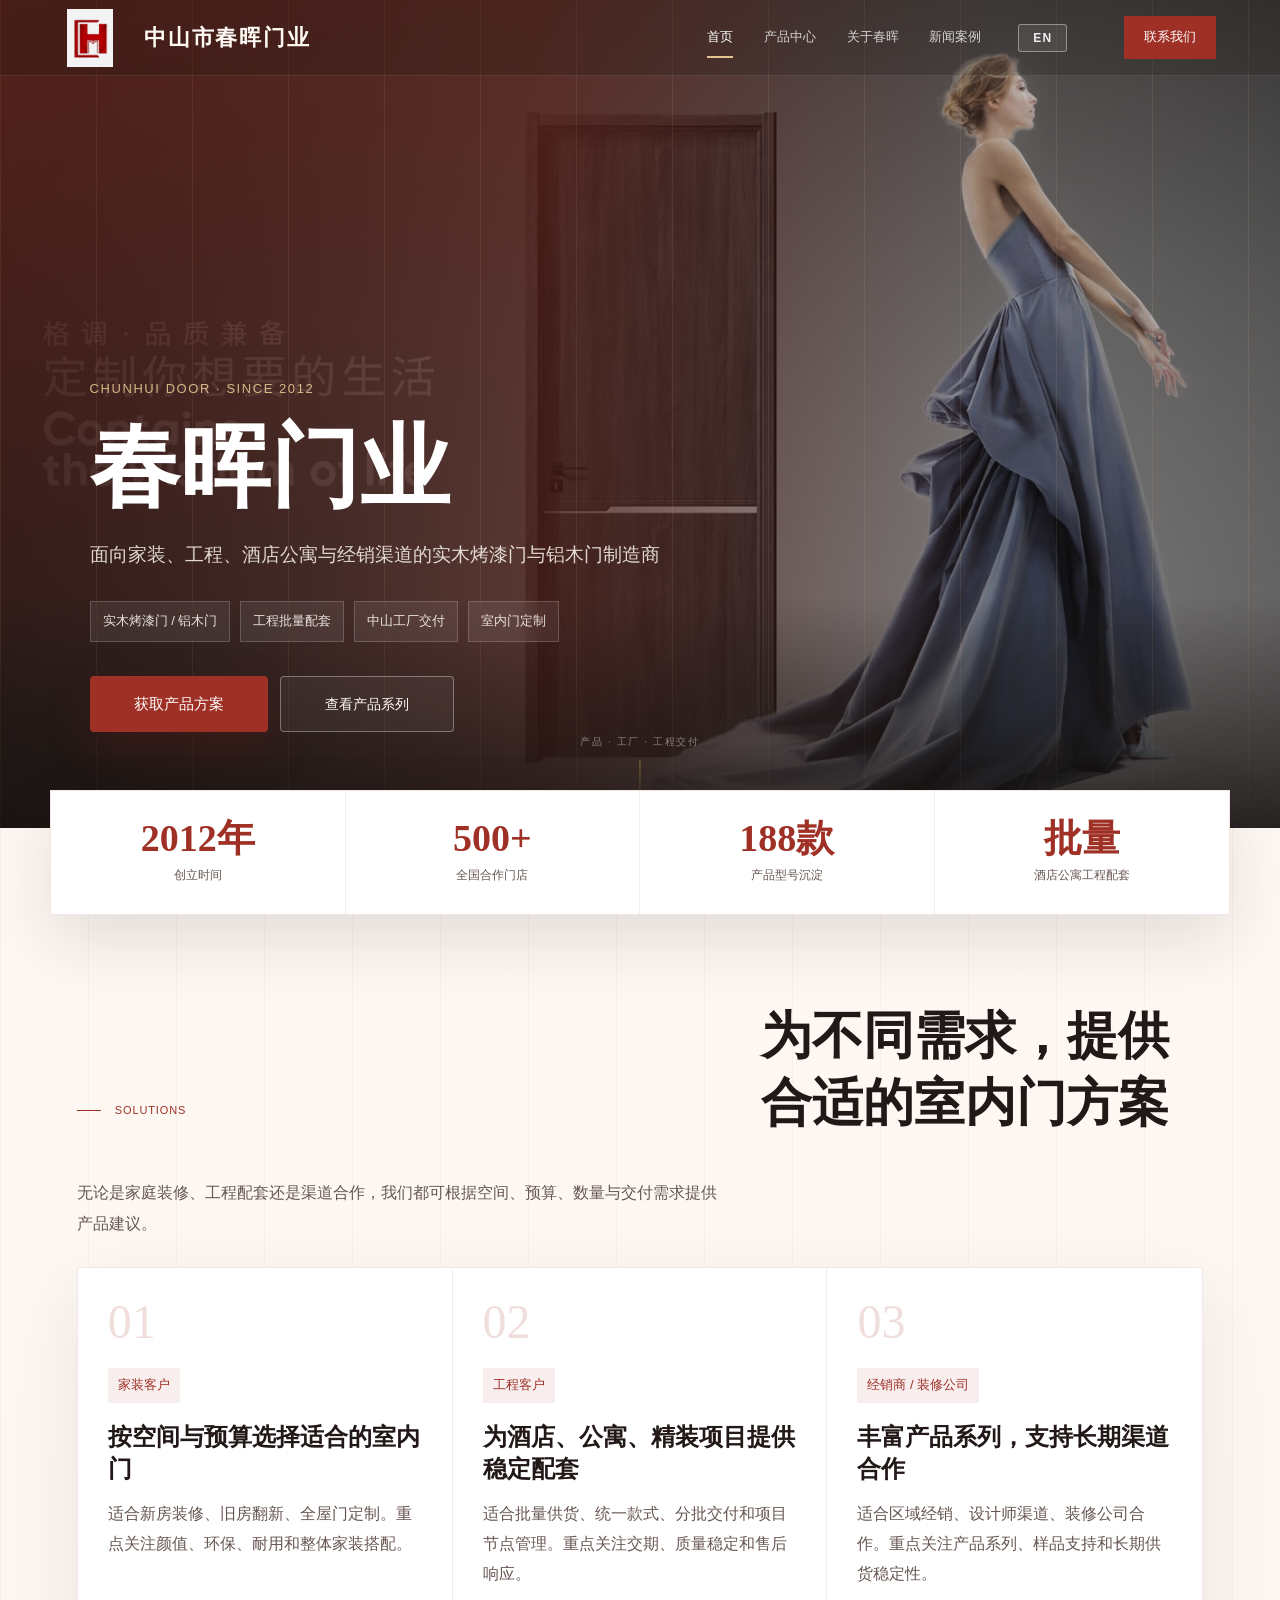
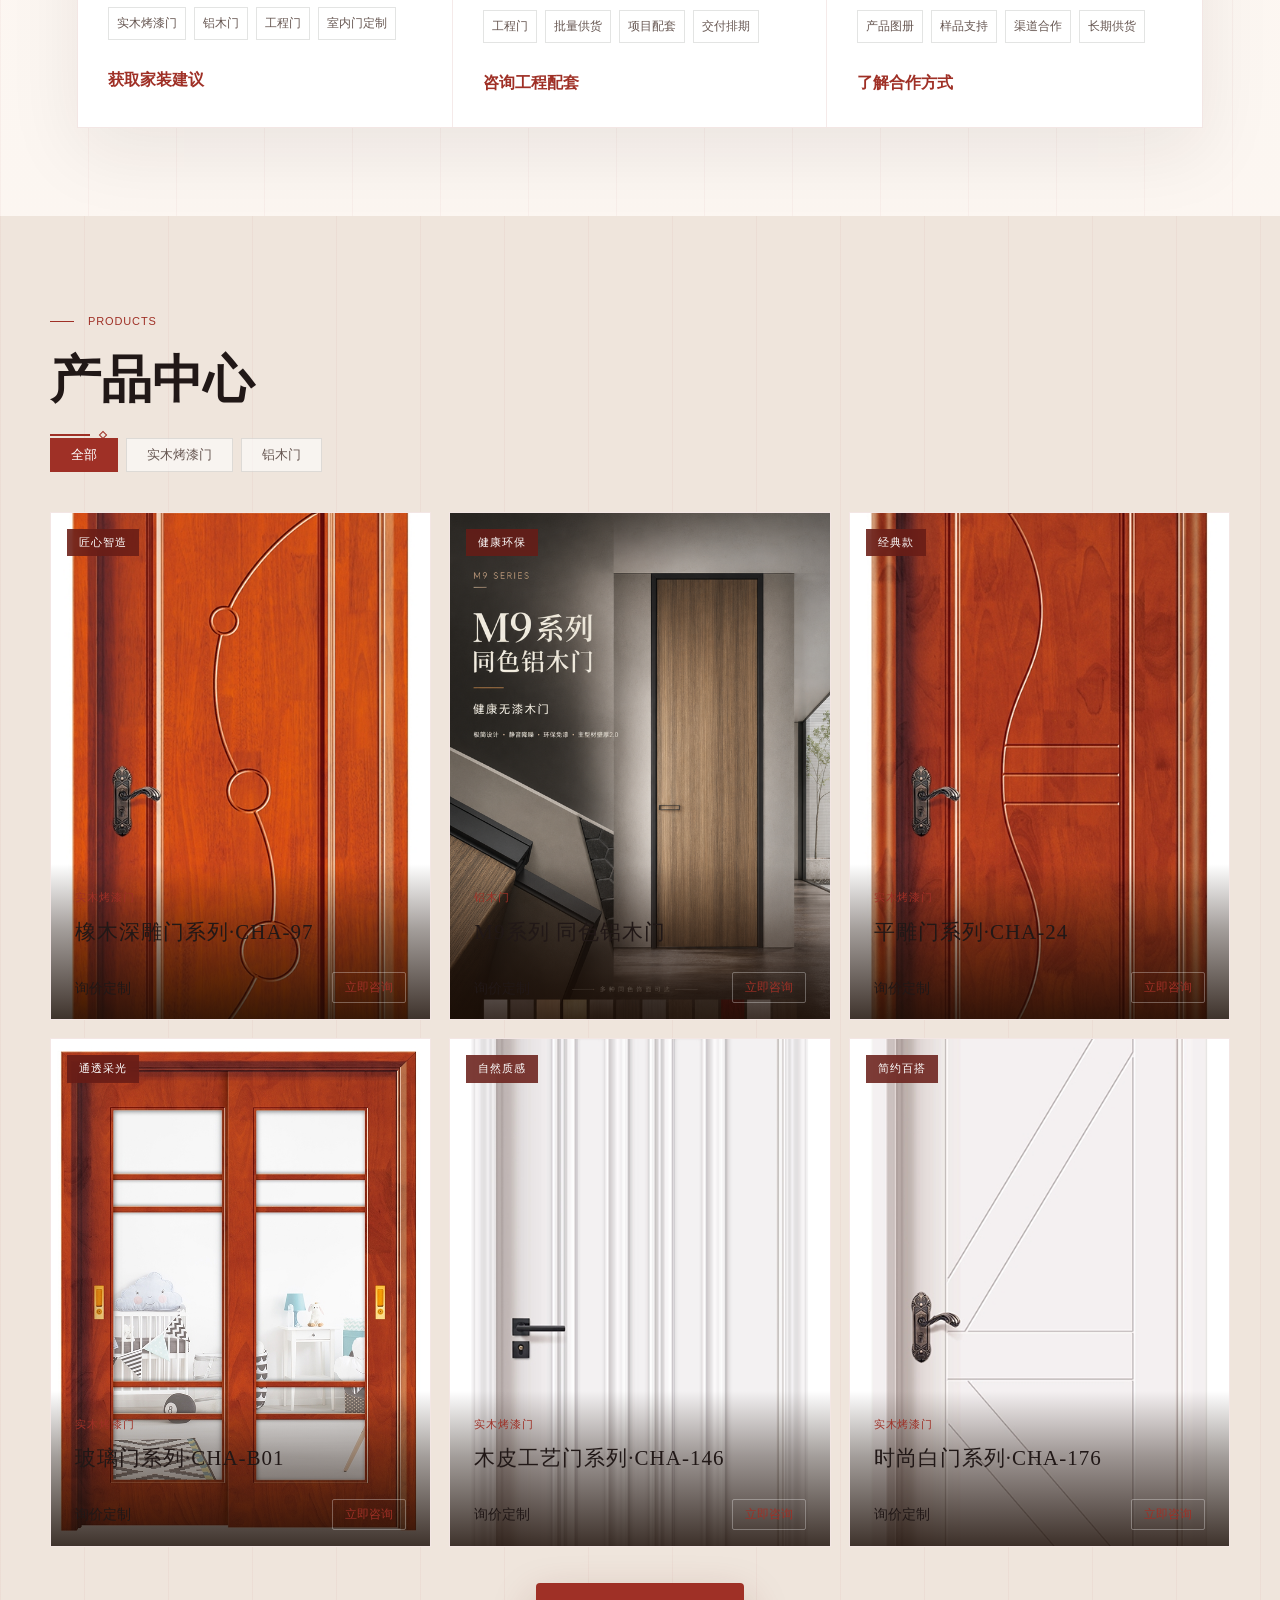
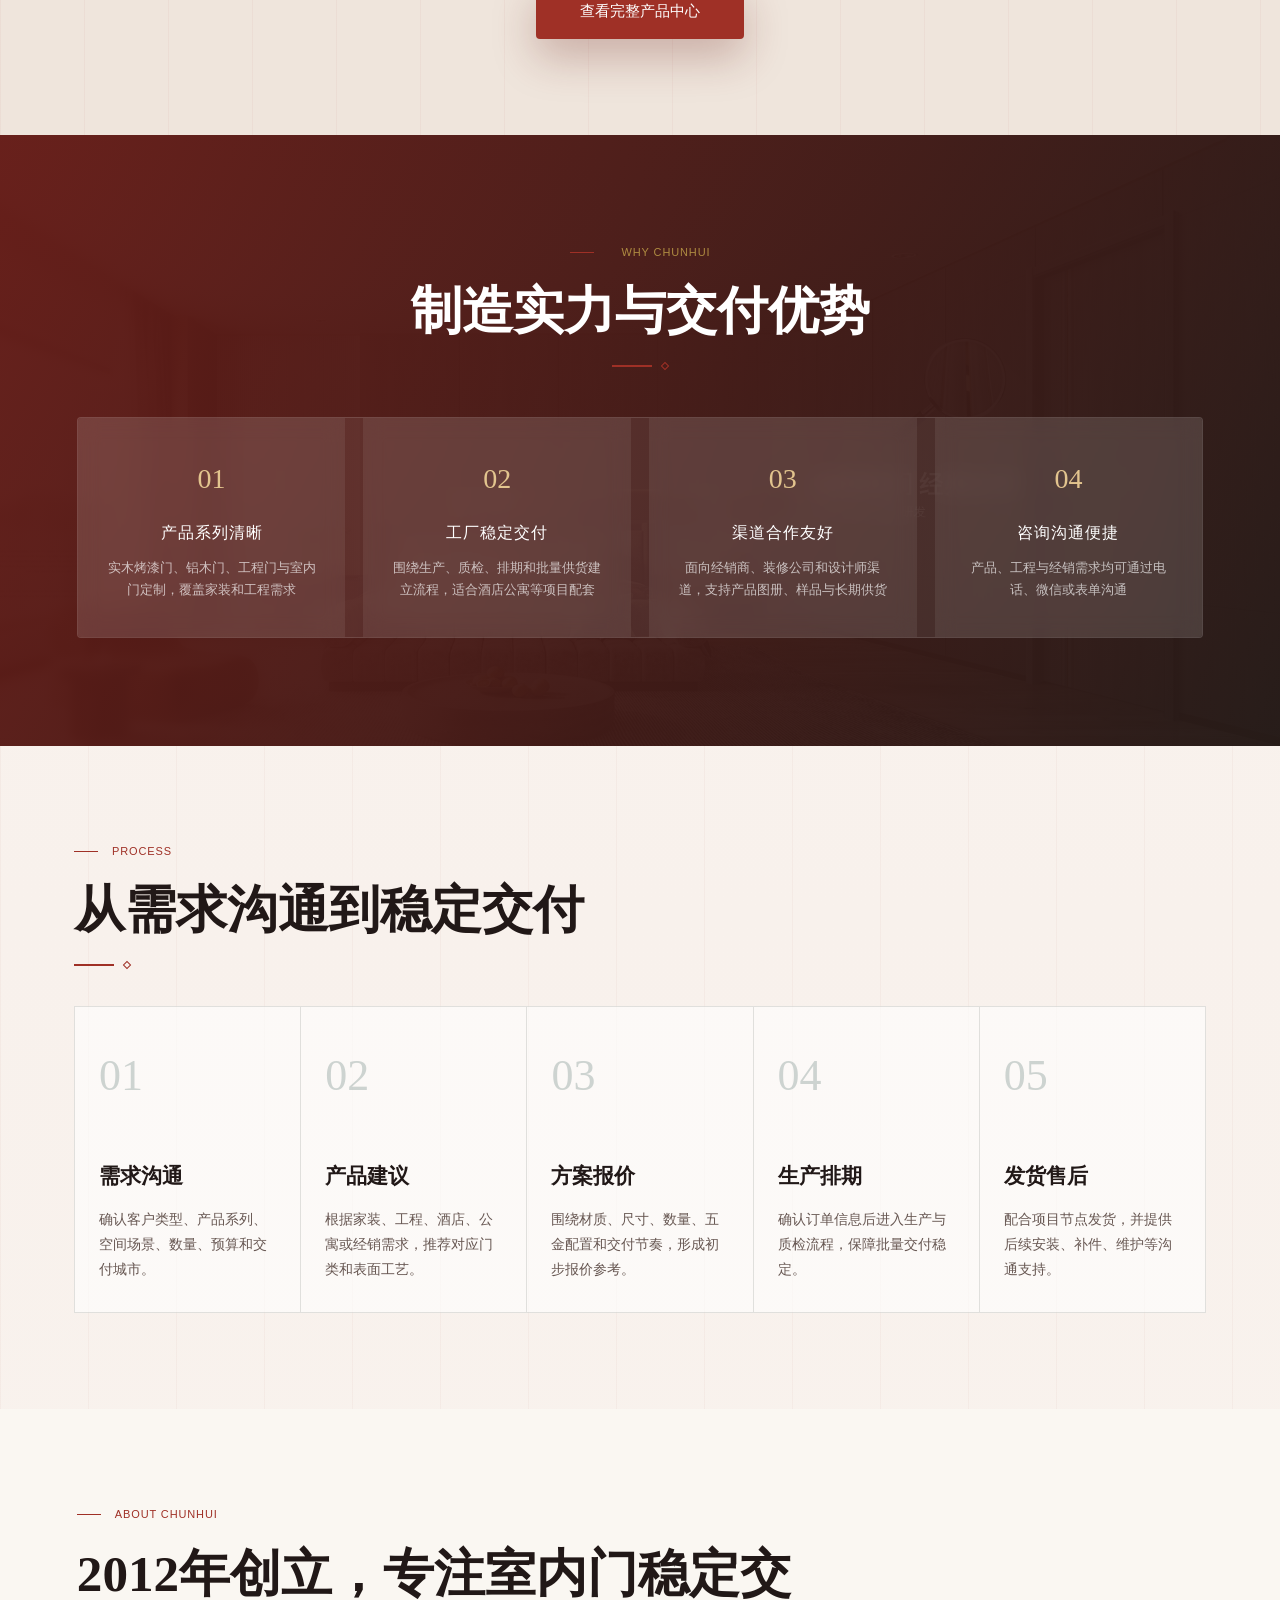
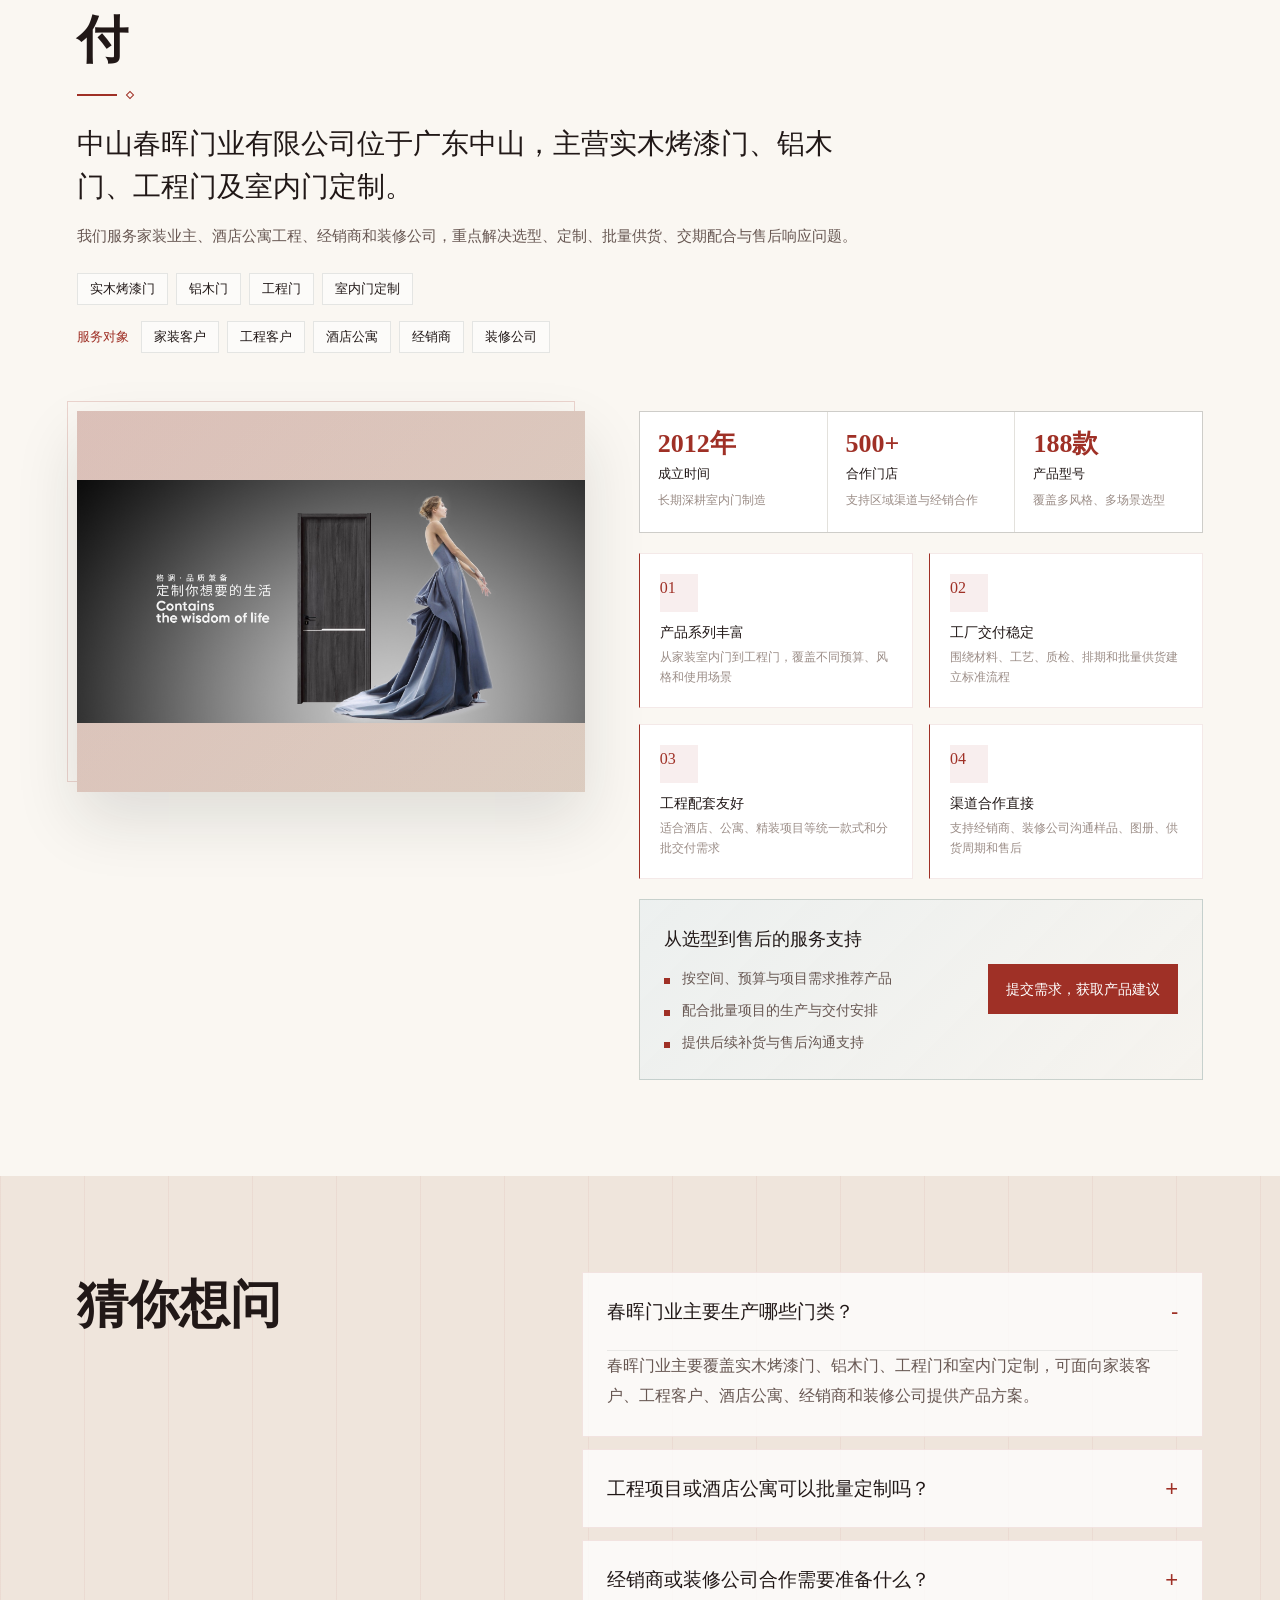
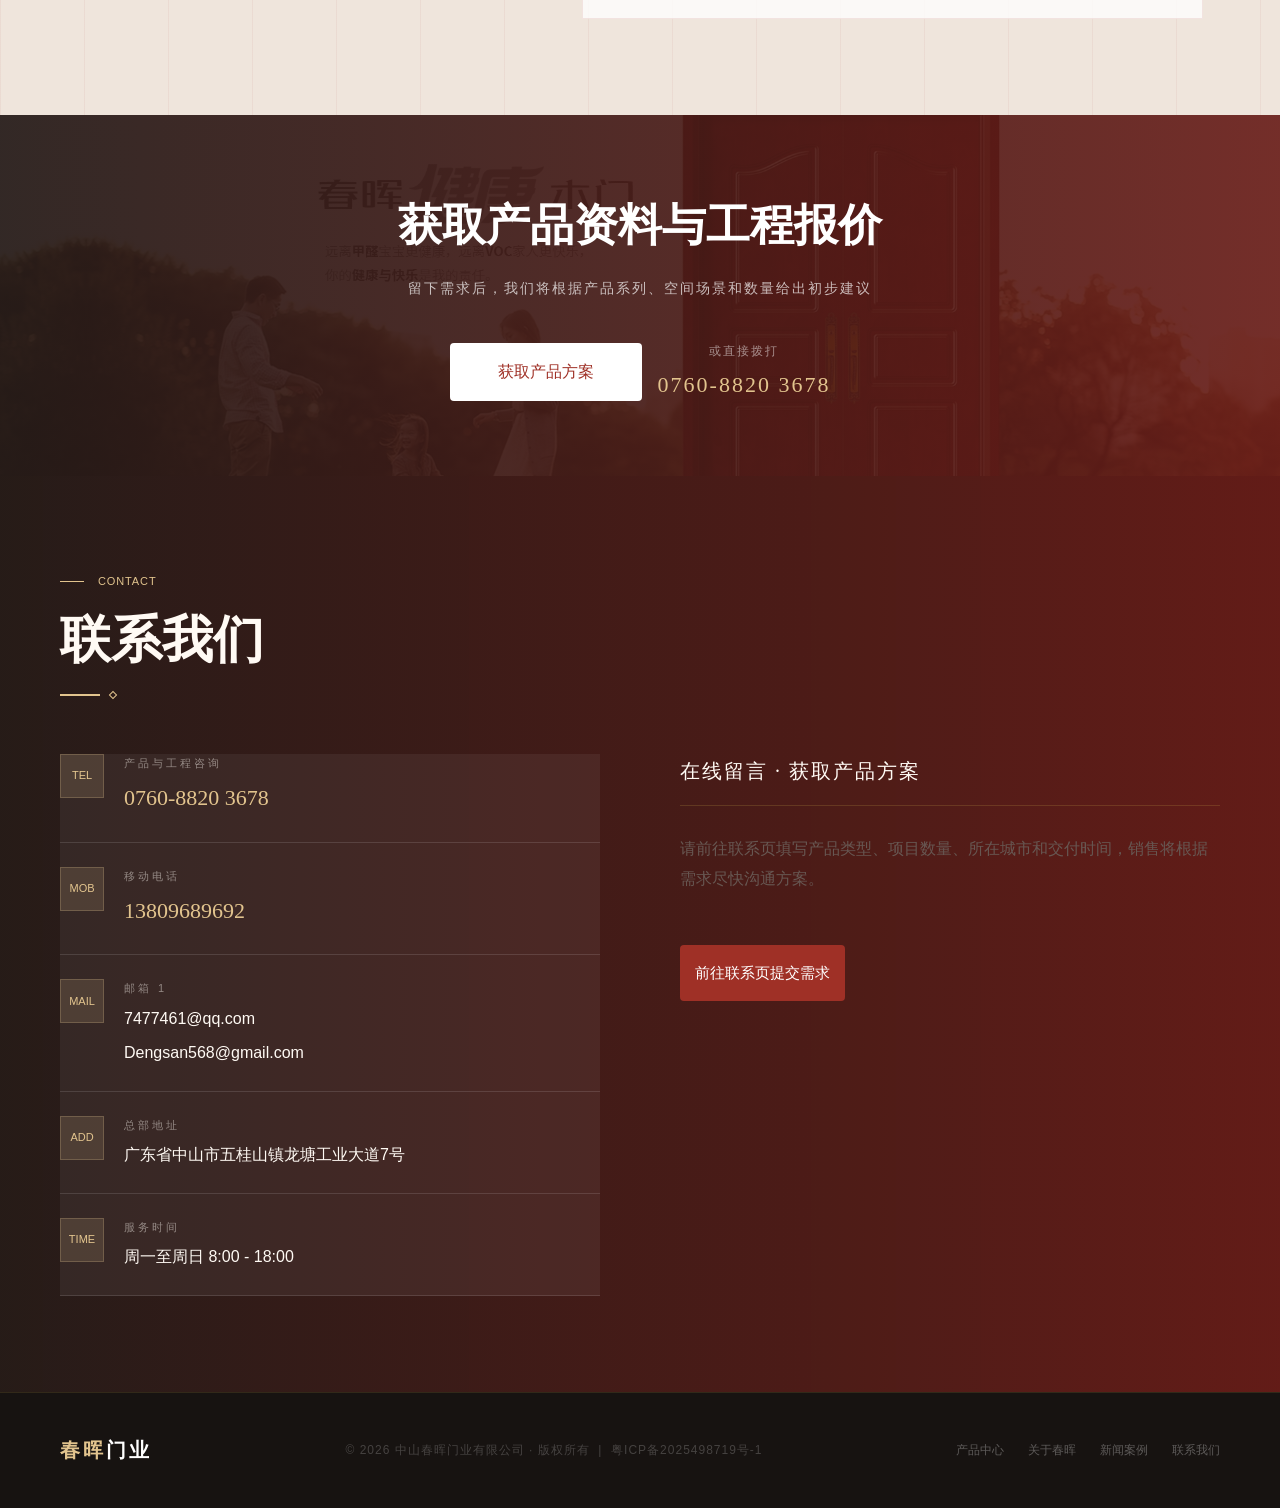
==== commit 8dc58407: "Fix Dify chatbot loading on GitHub Pages" ====
--- a/index.html
+++ b/index.html
@@ -6,7 +6,7 @@
   <meta name="description" content="中山春晖门业有限公司专注实木烤漆门、铝木门、工程门、室内门定制与木门制造，服务家装客户、工程客户、酒店公寓、经销商和装修公司。">
   <meta name="keywords" content="春晖门业,实木烤漆门,铝木门,平雕门,橡木门,玻璃门,工程门,室内门定制,木门制造,中山门业">
   <title>中山春晖门业有限公司 — 实木烤漆门/铝木门/工程门制造商</title>
-  <meta http-equiv="Content-Security-Policy" content="script-src 'self' https://udify.app; object-src 'none';">
+  <meta http-equiv="Content-Security-Policy" content="script-src 'self' 'unsafe-inline' https://udify.app; style-src 'self' 'unsafe-inline' https://udify.app; img-src 'self' data: https:; connect-src 'self' https://udify.app wss://udify.app; frame-src https://udify.app; object-src 'none';">
   <link rel="preconnect" href="https://udify.app">
   <link rel="icon" type="image/png" href="ziyuan/icons/favicon.png">
   <link rel="stylesheet" href="ziyuan/style.css">
@@ -181,6 +181,6 @@
 <script src="data-en.js"></script>
 <script src="ziyuan/i18n.js"></script>
 <script src="ziyuan/main.js"></script>
-<script src="ziyuan/dify-chatbot.js"></script>
+<script src="ziyuan/dify-chatbot.js?v=20260614"></script>
 </body>
 </html>
